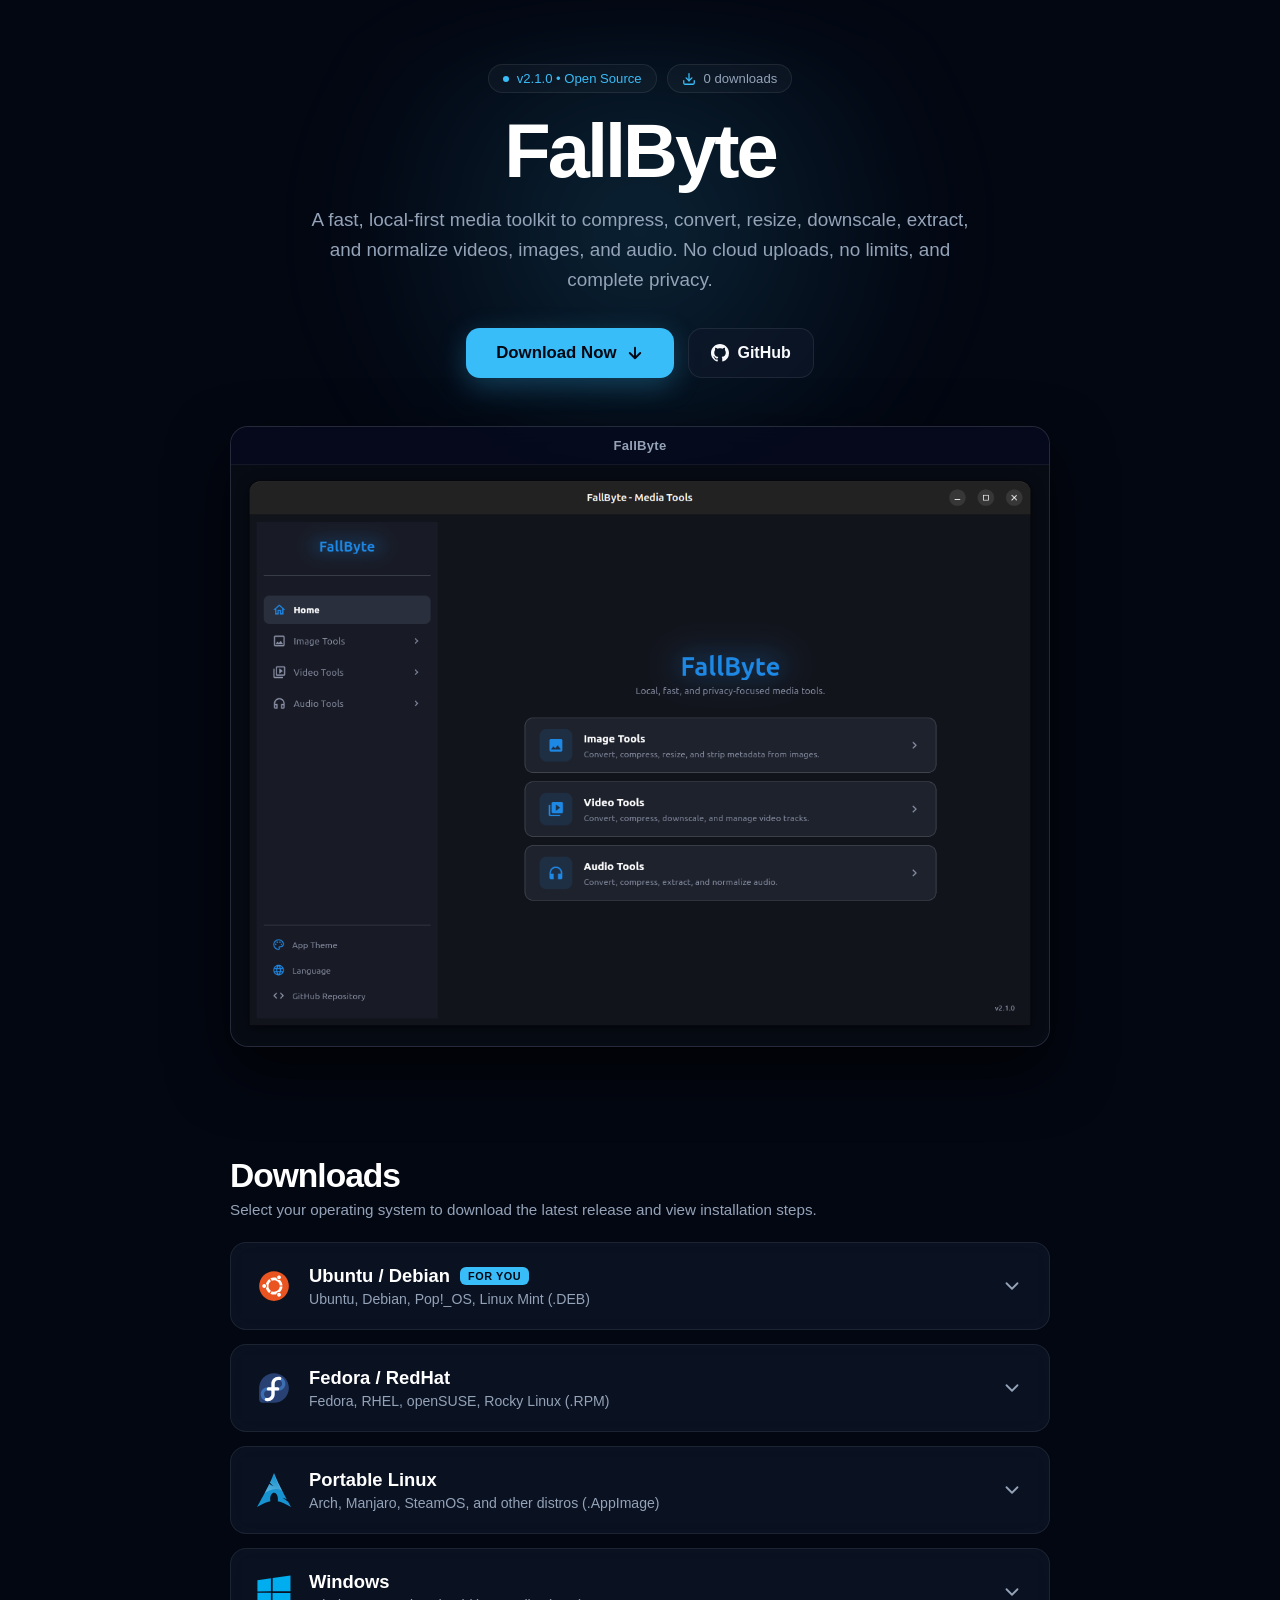
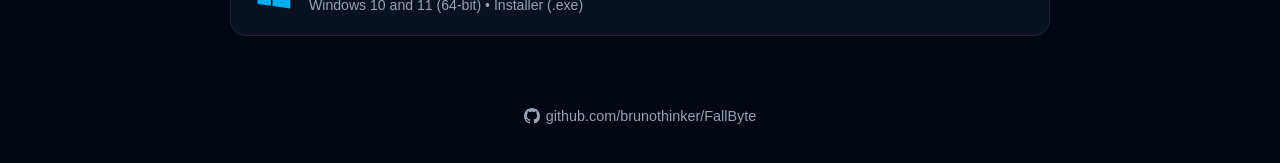
==== index.html @ fc016b4a "fix(windows): link directly to Smart App Control settings URI" ====
<!DOCTYPE html>
<html lang="en">

<head>
  <meta charset="UTF-8" />
  <meta name="viewport" content="width=device-width, initial-scale=1.0" />
  <meta name="google-site-verification" content="ux4cEweDDgFaUFNQrOLZQh3iyJO9J_0h0diqt1ry4vE" />
  <title>FallByte</title>
  <link rel="icon" type="image/png" href="icons/fallbyte_logo.png" />
  <link rel="apple-touch-icon" href="icons/fallbyte_logo.png" />
  <meta name="description"
    content="Compress, convert, resize, downscale, extract, and normalize videos, images, and audio locally on Windows and Linux with complete privacy." />
  <link rel="stylesheet" href="css/style.css" />
</head>

<body>
  <div class="ambient-glow" aria-hidden="true"></div>

  <!-- HERO SECTION: OVERVIEW + DOWNLOAD CTA + APP SHOWCASE -->
  <header class="hero-section">
    <div class="hero-content">
      <div class="hero-pills">
        <div class="badge">
          <span class="badge-dot"></span>
          <span id="version-badge">v2.1.0 &bull; Open Source</span>
        </div>

        <div class="badge badge-metric" id="downloads-badge" hidden
          title="Total GitHub release downloads for this version">
          <svg viewBox="0 0 24 24" fill="none" stroke="currentColor" stroke-width="2.2" stroke-linecap="round"
            stroke-linejoin="round" aria-hidden="true">
            <path d="M21 15v4a2 2 0 0 1-2 2H5a2 2 0 0 1-2-2v-4" />
            <polyline points="7 10 12 15 17 10" />
            <line x1="12" y1="15" x2="12" y2="3" />
          </svg>
          <span id="version-downloads-count">0 downloads</span>
        </div>
      </div>

      <h1>FallByte</h1>
      <p class="subtitle">
        A fast, local-first media toolkit to compress, convert, resize, downscale, extract, and normalize videos,
        images, and audio. No cloud uploads, no limits, and complete privacy.
      </p>

      <div class="hero-actions">
        <a href="#downloads" class="cta-primary">
          <span>Download Now</span>
          <svg viewBox="0 0 24 24" fill="none" stroke="currentColor" stroke-width="2.5" stroke-linecap="round"
            stroke-linejoin="round">
            <path d="M12 5v14M19 12l-7 7-7-7" />
          </svg>
        </a>

        <a href="https://github.com/brunothinker/FallByte" target="_blank" rel="noopener noreferrer"
          class="cta-secondary">
          <svg viewBox="0 0 24 24" xmlns="http://www.w3.org/2000/svg">
            <path
              d="M12 0C5.37 0 0 5.37 0 12c0 5.31 3.435 9.795 8.205 11.385.6.105.825-.255.825-.57 0-.285-.015-1.23-.015-2.235-3.015.555-3.795-.735-4.035-1.41-.135-.345-.72-1.41-1.23-1.695-.42-.225-1.02-.78-.015-.795.945-.015 1.62.87 1.845 1.23 1.08 1.815 2.805 1.305 3.495.99.105-.78.42-1.305.765-1.605-2.67-.3-5.46-1.335-5.46-5.925 0-1.305.465-2.385 1.23-3.225-.12-.3-.54-1.53.12-3.18 0 0 1.005-.315 3.3 1.23.96-.27 1.98-.405 3-.405s2.04.135 3 .405c2.295-1.56 3.3-1.23 3.3-1.23.66 1.65.24 2.88.12 3.18.765.84 1.23 1.905 1.23 3.225 0 4.605-2.805 5.625-5.475 5.925.435.375.81 1.095.81 2.22 0 1.605-.015 2.895-.015 3.3 0 .315.225.69.825.57A12.02 12.02 0 0024 12c0-6.63-5.37-12-12-12z" />
          </svg>
          <span>GitHub</span>
          <span class="star-pill" id="github-stars" hidden></span>
        </a>
      </div>
    </div>

    <!-- App Screenshot Showcase (Clean Header) -->
    <div class="showcase-wrapper">
      <div class="showcase-frame">
        <div class="window-bar window-bar-minimal">
          <span class="window-title">FallByte</span>
        </div>

        <div class="screenshot-container" id="screenshot-container">
          <img id="app-screenshot" src="" alt="FallByte Interface" />
          <div class="screenshot-placeholder" id="screenshot-placeholder">
            <span>Add your screenshot to <code>screenshots/preview.png</code></span>
          </div>
        </div>
      </div>

      <!-- Thumbnails if multiple screenshots are configured in config.js -->
      <div class="screenshot-thumbs" id="screenshot-thumbs"></div>
    </div>
  </header>

  <!-- DOWNLOADS SECTION (ACCORDION) -->
  <main id="downloads" class="downloads-section">
    <div class="section-header">
      <h2>Downloads</h2>
      <p>Select your operating system to download the latest release and view installation steps.</p>
    </div>

    <div class="accordion-list">
      <!-- ITEM 1: UBUNTU / DEBIAN (.DEB) -->
      <div class="accordion-item" data-os="debian">
        <button class="accordion-header" type="button" aria-expanded="false">
          <div class="os-info">
            <img class="os-icon" data-icon="ubuntu" src="" alt="Ubuntu / Debian" />
            <div class="os-text">
              <div class="os-title-row">
                <span class="os-title">Ubuntu / Debian</span>
                <span class="recommended-tag" hidden>FOR YOU</span>
              </div>
              <span class="os-desc">Ubuntu, Debian, Pop!_OS, Linux Mint (.DEB)</span>
            </div>
          </div>
          <svg class="chevron" viewBox="0 0 24 24" fill="none" stroke="currentColor" stroke-width="2"
            stroke-linecap="round" stroke-linejoin="round">
            <polyline points="6 9 12 15 18 9"></polyline>
          </svg>
        </button>

        <div class="accordion-body">
          <div class="accordion-content">
            <a id="btn-deb" href="#" class="real-download-btn">
              <svg viewBox="0 0 24 24" fill="none" stroke="currentColor" stroke-width="2.5" stroke-linecap="round"
                stroke-linejoin="round">
                <path d="M21 15v4a2 2 0 0 1-2 2H5a2 2 0 0 1-2-2v-4" />
                <polyline points="7 10 12 15 17 10" />
                <line x1="12" y1="15" x2="12" y2="3" />
              </svg>
              <span id="label-deb">Download (.deb) package</span>
            </a>

            <div class="tutorial-slot">
              <div class="install-guide">
                <div class="guide-grid">
                  <div class="guide-block">
                    <h4>Option 1: Graphical Software Center</h4>
                    <ol>
                      <li>Download the <code>.deb</code> package using the button above.</li>
                      <li>Open your file manager, navigate to <strong>Downloads</strong>, and double-click <code
                          data-filename="deb">fallbyte_2.1.0_amd64.deb</code>.</li>
                      <li>Your system's Software Center (App Center / GDebi) will open automatically &mdash; click
                        <strong>Install</strong> and enter your password.
                      </li>
                    </ol>
                  </div>

                  <div class="guide-block">
                    <h4>Option 2: Terminal (Download &amp; Install)</h4>
                    <div class="code-box">
                      <button type="button" class="copy-btn" data-copy-target="cmd-deb">Copy</button>
                      <pre><code id="cmd-deb">sudo apt update &amp;&amp; sudo apt install -y curl
curl -fL https://github.com/brunothinker/FallByte/releases/download/v2.1.0/fallbyte_2.1.0_amd64.deb -o /tmp/fallbyte_2.1.0_amd64.deb
sudo apt install -y /tmp/fallbyte_2.1.0_amd64.deb &amp;&amp; rm -f /tmp/fallbyte_2.1.0_amd64.deb</code></pre>
                    </div>
                  </div>
                </div>
              </div>
            </div>
          </div>
        </div>
      </div>

      <!-- ITEM 2: FEDORA / REDHAT (.RPM) -->
      <div class="accordion-item" data-os="fedora">
        <button class="accordion-header" type="button" aria-expanded="false">
          <div class="os-info">
            <img class="os-icon" data-icon="fedora" src="" alt="Fedora / RedHat" />
            <div class="os-text">
              <div class="os-title-row">
                <span class="os-title">Fedora / RedHat</span>
                <span class="recommended-tag" hidden>FOR YOU</span>
              </div>
              <span class="os-desc">Fedora, RHEL, openSUSE, Rocky Linux (.RPM)</span>
            </div>
          </div>
          <svg class="chevron" viewBox="0 0 24 24" fill="none" stroke="currentColor" stroke-width="2"
            stroke-linecap="round" stroke-linejoin="round">
            <polyline points="6 9 12 15 18 9"></polyline>
          </svg>
        </button>

        <div class="accordion-body">
          <div class="accordion-content">
            <a id="btn-rpm" href="#" class="real-download-btn">
              <svg viewBox="0 0 24 24" fill="none" stroke="currentColor" stroke-width="2.5" stroke-linecap="round"
                stroke-linejoin="round">
                <path d="M21 15v4a2 2 0 0 1-2 2H5a2 2 0 0 1-2-2v-4" />
                <polyline points="7 10 12 15 17 10" />
                <line x1="12" y1="15" x2="12" y2="3" />
              </svg>
              <span id="label-rpm">Download (.rpm) package</span>
            </a>

            <div class="tutorial-slot">
              <div class="install-guide">
                <div class="guide-grid">
                  <div class="guide-block">
                    <h4>Option 1: Graphical Software Center</h4>
                    <ol>
                      <li>Download the <code>.rpm</code> package using the button above.</li>
                      <li>Open <strong>Files</strong>, go to <strong>Downloads</strong>, and double-click <code
                          data-filename="rpm">fallbyte_2.1.0_x86_64.rpm</code>.</li>
                      <li>GNOME Software / KDE Discover will open the package page &mdash; click
                        <strong>Install</strong> to complete setup.
                      </li>
                    </ol>
                  </div>

                  <div class="guide-block">
                    <h4>Option 2: Terminal (Download &amp; Install)</h4>
                    <div class="code-box">
                      <button type="button" class="copy-btn" data-copy-target="cmd-rpm">Copy</button>
                      <pre><code id="cmd-rpm">sudo dnf check-update; sudo dnf install -y curl
curl -fL https://github.com/brunothinker/FallByte/releases/download/v2.1.0/fallbyte_2.1.0_x86_64.rpm -o /tmp/fallbyte_2.1.0_x86_64.rpm
sudo dnf install -y /tmp/fallbyte_2.1.0_x86_64.rpm &amp;&amp; rm -f /tmp/fallbyte_2.1.0_x86_64.rpm</code></pre>
                    </div>
                  </div>
                </div>
              </div>
            </div>
          </div>
        </div>
      </div>

      <!-- ITEM 3: PORTABLE LINUX (.APPIMAGE) -->
      <div class="accordion-item" data-os="appimage">
        <button class="accordion-header" type="button" aria-expanded="false">
          <div class="os-info">
            <img class="os-icon" data-icon="arch" src="" alt="Portable Linux" />
            <div class="os-text">
              <div class="os-title-row">
                <span class="os-title">Portable Linux</span>
                <span class="recommended-tag" hidden>FOR YOU</span>
              </div>
              <span class="os-desc">Arch, Manjaro, SteamOS, and other distros (.AppImage)</span>
            </div>
          </div>
          <svg class="chevron" viewBox="0 0 24 24" fill="none" stroke="currentColor" stroke-width="2"
            stroke-linecap="round" stroke-linejoin="round">
            <polyline points="6 9 12 15 18 9"></polyline>
          </svg>
        </button>

        <div class="accordion-body">
          <div class="accordion-content">
            <a id="btn-appimage" href="#" class="real-download-btn">
              <svg viewBox="0 0 24 24" fill="none" stroke="currentColor" stroke-width="2.5" stroke-linecap="round"
                stroke-linejoin="round">
                <path d="M21 15v4a2 2 0 0 1-2 2H5a2 2 0 0 1-2-2v-4" />
                <polyline points="7 10 12 15 17 10" />
                <line x1="12" y1="15" x2="12" y2="3" />
              </svg>
              <span id="label-appimage">Download (.AppImage) binary</span>
            </a>

            <div class="tutorial-slot">
              <div class="install-guide">
                <div class="guide-grid">
                  <div class="guide-block">
                    <h4>Option 1: File Manager (No Installation Needed)</h4>
                    <ol>
                      <li>Download <code data-filename="appimage">fallbyte_2.1.0_x86_64.AppImage</code>.</li>
                      <li>Right-click the file &rarr; <strong>Properties</strong> &rarr; <strong>Permissions</strong>
                        and enable <em>Allow executing file as program</em>.</li>
                      <li>Double-click the AppImage file to run FallByte immediately.</li>
                    </ol>
                  </div>

                  <div class="guide-block">
                    <h4>Option 2: Terminal (Download &amp; Run)</h4>
                    <div class="code-box">
                      <button type="button" class="copy-btn" data-copy-target="cmd-appimage">Copy</button>
                      <pre><code id="cmd-appimage"># Make sure curl is installed (e.g., sudo pacman -Syu --needed curl)
curl -fLO https://github.com/brunothinker/FallByte/releases/download/v2.1.0/fallbyte_2.1.0_x86_64.AppImage
chmod +x fallbyte_2.1.0_x86_64.AppImage
./fallbyte_2.1.0_x86_64.AppImage</code></pre>
                    </div>
                  </div>
                </div>
              </div>
            </div>
          </div>
        </div>
      </div>

      <!-- ITEM 4: WINDOWS -->
      <div class="accordion-item" data-os="windows">
        <button class="accordion-header" type="button" aria-expanded="false">
          <div class="os-info">
            <img class="os-icon" data-icon="windows" src="" alt="Windows" />
            <div class="os-text">
              <div class="os-title-row">
                <span class="os-title">Windows</span>
                <span class="recommended-tag" hidden>FOR YOU</span>
              </div>
              <span class="os-desc">Windows 10 and 11 (64-bit) &bull; Installer (.exe)</span>
            </div>
          </div>
          <svg class="chevron" viewBox="0 0 24 24" fill="none" stroke="currentColor" stroke-width="2"
            stroke-linecap="round" stroke-linejoin="round">
            <polyline points="6 9 12 15 18 9"></polyline>
          </svg>
        </button>

        <div class="accordion-body">
          <div class="accordion-content">
            <a id="btn-windows" href="#" class="real-download-btn">
              <svg viewBox="0 0 24 24" fill="none" stroke="currentColor" stroke-width="2.5" stroke-linecap="round"
                stroke-linejoin="round">
                <path d="M21 15v4a2 2 0 0 1-2 2H5a2 2 0 0 1-2-2v-4" />
                <polyline points="7 10 12 15 17 10" />
                <line x1="12" y1="15" x2="12" y2="3" />
              </svg>
              <span id="label-windows">Download for Windows</span>
            </a>

            <div class="tutorial-slot">
              <div class="install-guide">
                <div class="guide-block">
                  <h4>Quick Installation</h4>
                  <ol>
                    <li>Download and double-click <code data-filename="windows">fallbyte_2.1.0_x64_installer.exe</code>
                      to launch the setup wizard.</li>
                    <li>Follow the on-screen prompts to finish installing FallByte.</li>
                  </ol>
                </div>

                <div class="smartscreen-notice">
                  <strong>Windows Smart App Control &amp; SmartScreen Notice</strong>
                  <p>
                    Because FallByte is a free, independent open-source project without a paid commercial EV
                    Code-Signing certificate, Windows 11's <strong>Smart App Control</strong> may block the installer
                    from running (or SmartScreen may show <em>"Windows protected your PC"</em>).
                  </p>
                  <p>
                    To proceed: if SmartScreen appears, click <strong>More info</strong> &rarr; <strong>Run
                      anyway</strong>. If <strong>Smart App Control</strong> blocks it on Windows 11, open <strong>Smart App Control
                      settings</strong> using the shortcut below and switch it to <strong>Off</strong>.
                  </p>
                  <div style="margin-top: 12px;">
                    <a href="windowsdefender://smartapp/" class="cta-secondary"
                      style="padding: 9px 14px; border-radius: 10px; font-size: 0.85rem;">
                      <svg width="15" height="15" viewBox="0 0 24 24" fill="none" stroke="currentColor"
                        stroke-width="2.2" stroke-linecap="round" stroke-linejoin="round" aria-hidden="true">
                        <path d="M12 22s8-4 8-10V5l-8-3-8 3v7c0 6 8 10 8 10z" />
                      </svg>
                      <span>Open Smart App Control Settings</span>
                    </a>
                  </div>
                </div>
              </div>
            </div>
          </div>
        </div>
      </div>
    </div>
  </main>

  <footer>
    <a href="https://github.com/brunothinker/FallByte" target="_blank" rel="noopener noreferrer">
      <svg viewBox="0 0 24 24" xmlns="http://www.w3.org/2000/svg">
        <path
          d="M12 0C5.37 0 0 5.37 0 12c0 5.31 3.435 9.795 8.205 11.385.6.105.825-.255.825-.57 0-.285-.015-1.23-.015-2.235-3.015.555-3.795-.735-4.035-1.41-.135-.345-.72-1.41-1.23-1.695-.42-.225-1.02-.78-.015-.795.945-.015 1.62.87 1.845 1.23 1.08 1.815 2.805 1.305 3.495.99.105-.78.42-1.305.765-1.605-2.67-.3-5.46-1.335-5.46-5.925 0-1.305.465-2.385 1.23-3.225-.12-.3-.54-1.53.12-3.18 0 0 1.005-.315 3.3 1.23.96-.27 1.98-.405 3-.405s2.04.135 3 .405c2.295-1.56 3.3-1.23 3.3-1.23.66 1.65.24 2.88.12 3.18.765.84 1.23 1.905 1.23 3.225 0 4.605-2.805 5.625-5.475 5.925.435.375.81 1.095.81 2.22 0 1.605-.015 2.895-.015 3.3 0 .315.225.69.825.57A12.02 12.02 0 0024 12c0-6.63-5.37-12-12-12z" />
      </svg>
      github.com/brunothinker/FallByte
    </a>
  </footer>

  <script src="js/config.js"></script>
  <script src="js/main.js"></script>

</body>

</html>
---- css/style.css ----
:root {
  --bg-color: #030712;
  --text-main: #f8fafc;
  --text-muted: #94a3b8;
  --accent: #38bdf8;
  --accent-hover: #0ea5e9;

  --card-bg: rgba(15, 23, 42, 0.65);
  --card-border: rgba(255, 255, 255, 0.08);
  --card-hover-bg: rgba(30, 41, 59, 0.85);
  --card-hover-border: rgba(255, 255, 255, 0.2);

  /* Shared container width so showcase, downloads, and community match identically */
  --content-width: 820px;
}

* {
  margin: 0;
  padding: 0;
  box-sizing: border-box;
}

html {
  scroll-behavior: smooth;
  background-color: var(--bg-color);
}

body {
  font-family: -apple-system, BlinkMacSystemFont, "Segoe UI", Roboto, Helvetica, Arial, sans-serif;
  background-color: var(--bg-color);
  color: var(--text-main);
  display: flex;
  flex-direction: column;
  align-items: center;
  min-height: 100vh;
  padding: 0 24px 36px 24px;
  position: relative;
  overflow-x: hidden;
}

/* Seamless ambient background glow */
.ambient-glow {
  position: absolute;
  top: 40px;
  left: 50%;
  transform: translateX(-50%);
  width: 760px;
  height: 420px;
  background: radial-gradient(circle at 50% 45%,
      rgba(56, 189, 248, 0.16) 0%,
      rgba(56, 189, 248, 0.07) 35%,
      rgba(56, 189, 248, 0.02) 60%,
      rgba(3, 7, 18, 0) 75%);
  filter: blur(40px);
  pointer-events: none;
  z-index: 0;
}

/* =========================================================
   SECTION 1: HERO + SHOWCASE
   ========================================================= */
.hero-section {
  width: 100%;
  max-width: var(--content-width);
  display: flex;
  flex-direction: column;
  align-items: center;
  text-align: center;
  padding-top: 64px;
  padding-bottom: 48px;
  z-index: 1;
}

.hero-content {
  display: flex;
  flex-direction: column;
  align-items: center;
  max-width: 660px;
  margin-bottom: 3rem;
}

.hero-pills {
  display: flex;
  align-items: center;
  justify-content: center;
  gap: 10px;
  flex-wrap: wrap;
  margin-bottom: 1.25rem;
}

.badge {
  display: inline-flex;
  align-items: center;
  gap: 8px;
  padding: 6px 14px;
  background: rgba(255, 255, 255, 0.03);
  border: 1px solid rgba(255, 255, 255, 0.08);
  border-radius: 99px;
  font-size: 0.82rem;
  color: var(--accent);
}

.badge-metric {
  color: var(--text-muted);
}

.badge-metric svg {
  width: 14px;
  height: 14px;
  color: var(--accent);
}

.badge-dot {
  width: 6px;
  height: 6px;
  background-color: var(--accent);
  border-radius: 50%;
}

h1 {
  font-size: 4.75rem;
  font-weight: 800;
  letter-spacing: -0.04em;
  margin-bottom: 1rem;
  color: #ffffff;
  line-height: 1;
}

p.subtitle {
  font-size: 1.18rem;
  color: var(--text-muted);
  font-weight: 400;
  line-height: 1.6;
  margin-bottom: 2rem;
}

/* Primary Action Buttons */
.hero-actions {
  display: flex;
  align-items: center;
  justify-content: center;
  gap: 14px;
  flex-wrap: wrap;
}

.cta-primary {
  display: inline-flex;
  align-items: center;
  gap: 10px;
  padding: 15px 30px;
  border-radius: 14px;
  background: var(--accent);
  color: #030712;
  font-size: 1.05rem;
  font-weight: 700;
  text-decoration: none;
  box-shadow: 0 8px 28px rgba(56, 189, 248, 0.28);
  transition: all 0.2s cubic-bezier(0.4, 0, 0.2, 1);
}

.cta-primary:hover {
  background: #7dd3fc;
  transform: translateY(-2px);
  box-shadow: 0 12px 34px rgba(56, 189, 248, 0.4);
}

.cta-primary svg {
  width: 18px;
  height: 18px;
}

.cta-secondary {
  display: inline-flex;
  align-items: center;
  gap: 8px;
  padding: 15px 22px;
  border-radius: 14px;
  background: var(--card-bg);
  border: 1px solid var(--card-border);
  color: var(--text-main);
  font-size: 1rem;
  font-weight: 600;
  text-decoration: none;
  transition: all 0.2s ease;
}

.cta-secondary:hover {
  background: var(--card-hover-bg);
  border-color: var(--card-hover-border);
  transform: translateY(-2px);
}

.cta-secondary svg {
  width: 18px;
  height: 18px;
  fill: currentColor;
}

.star-pill {
  padding: 2px 8px;
  border-radius: 99px;
  background: rgba(56, 189, 248, 0.14);
  color: var(--accent);
  font-size: 0.8rem;
  font-weight: 700;
}

/* Screenshot Showcase */
.showcase-wrapper {
  width: 100%;
  display: flex;
  flex-direction: column;
  align-items: center;
  gap: 14px;
}

.showcase-frame {
  width: 100%;
  background: rgba(15, 23, 42, 0.75);
  border: 1px solid rgba(255, 255, 255, 0.1);
  border-radius: 18px;
  overflow: hidden;
  box-shadow: 0 24px 60px rgba(0, 0, 0, 0.75);
  backdrop-filter: blur(12px);
}

.window-bar {
  display: flex;
  align-items: center;
  justify-content: center;
  padding: 11px 16px;
  background: rgba(2, 6, 23, 0.65);
  border-bottom: 1px solid rgba(255, 255, 255, 0.06);
}

.window-title {
  font-size: 0.82rem;
  color: #94a3b8;
  font-weight: 600;
  letter-spacing: 0.02em;
}

.screenshot-container {
  position: relative;
  width: 100%;
  min-height: 360px;
  display: flex;
  align-items: center;
  justify-content: center;
  background: #070b14;
}

.screenshot-container img {
  width: 100%;
  height: auto;
  display: block;
}

.screenshot-placeholder {
  padding: 60px 24px;
  color: #64748b;
  font-size: 0.95rem;
}

.screenshot-placeholder code {
  color: var(--accent);
  background: rgba(56, 189, 248, 0.1);
  padding: 3px 8px;
  border-radius: 6px;
}

.screenshot-thumbs {
  display: flex;
  gap: 10px;
  justify-content: center;
  flex-wrap: wrap;
}

.thumb-btn {
  padding: 6px 14px;
  border-radius: 99px;
  border: 1px solid var(--card-border);
  background: var(--card-bg);
  color: var(--text-muted);
  font-size: 0.82rem;
  font-weight: 600;
  cursor: pointer;
  transition: all 0.2s ease;
}

.thumb-btn:hover {
  color: #ffffff;
  border-color: var(--card-hover-border);
}

.thumb-btn.active {
  background: rgba(56, 189, 248, 0.15);
  border-color: rgba(56, 189, 248, 0.4);
  color: var(--accent);
}

/* =========================================================
   SECTION 2: DOWNLOADS (ACCORDION - MATCHED TO SHOWCASE WIDTH)
   ========================================================= */
.downloads-section {
  width: 100%;
  max-width: var(--content-width);
  padding-top: 48px;
  padding-bottom: 32px;
  z-index: 1;
}

.section-header {
  text-align: left;
  margin-bottom: 1.5rem;
}

.section-header h2 {
  font-size: 2.1rem;
  font-weight: 800;
  letter-spacing: -0.03em;
  color: #ffffff;
  margin-bottom: 0.35rem;
}

.section-header p {
  font-size: 0.95rem;
  color: var(--text-muted);
}

.accordion-list {
  display: flex;
  flex-direction: column;
  gap: 14px;
}

.accordion-item {
  background: var(--card-bg);
  border: 1px solid var(--card-border);
  border-radius: 16px;
  backdrop-filter: blur(12px);
  overflow: hidden;
  transition: border-color 0.2s ease, background 0.2s ease;
}

.accordion-item:hover {
  border-color: var(--card-hover-border);
}

.accordion-item.open {
  background: rgba(15, 23, 42, 0.9);
  border-color: rgba(56, 189, 248, 0.3);
}

.accordion-header {
  width: 100%;
  display: flex;
  align-items: center;
  justify-content: space-between;
  padding: 22px 26px;
  background: transparent;
  border: none;
  color: #ffffff;
  cursor: pointer;
  text-align: left;
}

.os-info {
  display: flex;
  align-items: center;
  gap: 18px;
}

.os-icon {
  width: 34px;
  height: 34px;
  object-fit: contain;
  flex-shrink: 0;
}

.os-text {
  display: flex;
  flex-direction: column;
  gap: 4px;
}

.os-title-row {
  display: flex;
  align-items: center;
  gap: 10px;
}

.os-title {
  font-size: 1.15rem;
  font-weight: 700;
  color: #ffffff;
}

.recommended-tag {
  font-size: 0.68rem;
  font-weight: 800;
  letter-spacing: 0.05em;
  padding: 3px 8px;
  border-radius: 6px;
  background: var(--accent);
  color: #030712;
}

.os-desc {
  font-size: 0.88rem;
  color: var(--text-muted);
}

.chevron {
  width: 22px;
  height: 22px;
  color: var(--text-muted);
  transition: transform 0.25s ease;
  flex-shrink: 0;
}

.accordion-item.open .chevron {
  transform: rotate(180deg);
  color: var(--accent);
}

/* Expandable Drawer Content */
.accordion-body {
  display: grid;
  grid-template-rows: 0fr;
  transition: grid-template-rows 0.25s ease;
}

.accordion-item.open .accordion-body {
  grid-template-rows: 1fr;
}

.accordion-content {
  overflow: hidden;
  padding: 0 26px;
}

.accordion-item.open .accordion-content {
  padding-bottom: 24px;
  border-top: 1px solid rgba(255, 255, 255, 0.06);
  padding-top: 20px;
}

.real-download-btn {
  display: inline-flex;
  align-items: center;
  gap: 10px;
  padding: 13px 22px;
  border-radius: 12px;
  background: var(--accent);
  color: #030712;
  font-size: 0.98rem;
  font-weight: 700;
  text-decoration: none;
  transition: all 0.2s ease;
}

.real-download-btn:hover {
  background: #7dd3fc;
  transform: translateY(-1px);
}

.real-download-btn svg {
  width: 18px;
  height: 18px;
  flex-shrink: 0;
}

/* Installation Guides inside Tutorial Slot */
.tutorial-slot {
  margin-top: 20px;
}

.install-guide {
  display: flex;
  flex-direction: column;
  gap: 16px;
  padding-top: 18px;
  border-top: 1px solid rgba(255, 255, 255, 0.06);
}

.guide-grid {
  display: grid;
  grid-template-columns: 1fr;
  gap: 18px;
}

.guide-block h4 {
  font-size: 0.92rem;
  font-weight: 700;
  color: #e2e8f0;
  margin-bottom: 8px;
}

.guide-block ol {
  padding-left: 20px;
  display: flex;
  flex-direction: column;
  gap: 6px;
  color: var(--text-muted);
  font-size: 0.88rem;
  line-height: 1.55;
}

.guide-block code {
  color: var(--accent);
  background: rgba(56, 189, 248, 0.1);
  padding: 2px 6px;
  border-radius: 5px;
  font-family: ui-monospace, SFMono-Regular, Menlo, Monaco, Consolas, monospace;
  font-size: 0.83rem;
}

.smartscreen-notice {
  background: rgba(245, 158, 11, 0.08);
  border: 1px solid rgba(245, 158, 11, 0.25);
  border-radius: 12px;
  padding: 14px 16px;
  display: flex;
  flex-direction: column;
  gap: 6px;
}

.smartscreen-notice strong {
  color: #fbbf24;
  font-size: 0.9rem;
}

.smartscreen-notice p {
  color: #cbd5e1;
  font-size: 0.86rem;
  line-height: 1.55;
}

.code-box {
  position: relative;
  background: #020617;
  border: 1px solid rgba(255, 255, 255, 0.08);
  border-radius: 10px;
  padding: 14px 16px;
}

.code-box pre {
  overflow-x: auto;
  padding-right: 54px;
}

.code-box code {
  background: transparent;
  padding: 0;
  color: #e2e8f0;
  font-size: 0.82rem;
  line-height: 1.6;
}

.copy-btn {
  position: absolute;
  top: 10px;
  right: 10px;
  padding: 4px 10px;
  border-radius: 6px;
  border: 1px solid rgba(255, 255, 255, 0.12);
  background: rgba(15, 23, 42, 0.9);
  color: var(--text-muted);
  font-size: 0.75rem;
  font-weight: 600;
  cursor: pointer;
  transition: all 0.15s ease;
}

.copy-btn:hover {
  color: #ffffff;
  border-color: var(--accent);
}

/* =========================================================
   SECTION 3: COMMUNITY & FEEDBACK
   ========================================================= */
.community-section {
  width: 100%;
  max-width: var(--content-width);
  padding-top: 36px;
  padding-bottom: 24px;
  z-index: 1;
}

.community-header {
  display: flex;
  align-items: flex-start;
  justify-content: space-between;
  gap: 16px;
  flex-wrap: wrap;
}

.star-cta-btn {
  display: inline-flex;
  align-items: center;
  gap: 8px;
  padding: 10px 16px;
  border-radius: 12px;
  background: var(--card-bg);
  border: 1px solid var(--card-border);
  color: #f8fafc;
  font-size: 0.9rem;
  font-weight: 600;
  text-decoration: none;
  transition: all 0.2s ease;
}

.star-cta-btn:hover {
  background: var(--card-hover-bg);
  border-color: rgba(250, 204, 21, 0.45);
  transform: translateY(-1px);
}

.star-cta-btn svg {
  width: 16px;
  height: 16px;
  color: #facc15;
}

.giscus-wrapper {
  background: var(--card-bg);
  border: 1px solid var(--card-border);
  border-radius: 16px;
  padding: 20px;
  backdrop-filter: blur(12px);
}

/* =========================================================
   FOOTER
   ========================================================= */
footer {
  z-index: 1;
  margin-top: 2.5rem;
  font-size: 0.9rem;
  color: #64748b;
}

footer a {
  color: #94a3b8;
  text-decoration: none;
  display: inline-flex;
  align-items: center;
  gap: 6px;
  transition: color 0.2s ease;
  font-weight: 500;
}

footer a:hover {
  color: #f8fafc;
}

footer svg {
  width: 16px;
  height: 16px;
  fill: currentColor;
}

@media (max-width: 600px) {
  .hero-section {
    padding-top: 40px;
  }

  h1 {
    font-size: 3.4rem;
  }

  .screenshot-container {
    min-height: 220px;
  }

  .accordion-header {
    padding: 18px;
  }

  .accordion-content {
    padding: 0 18px;
  }
}
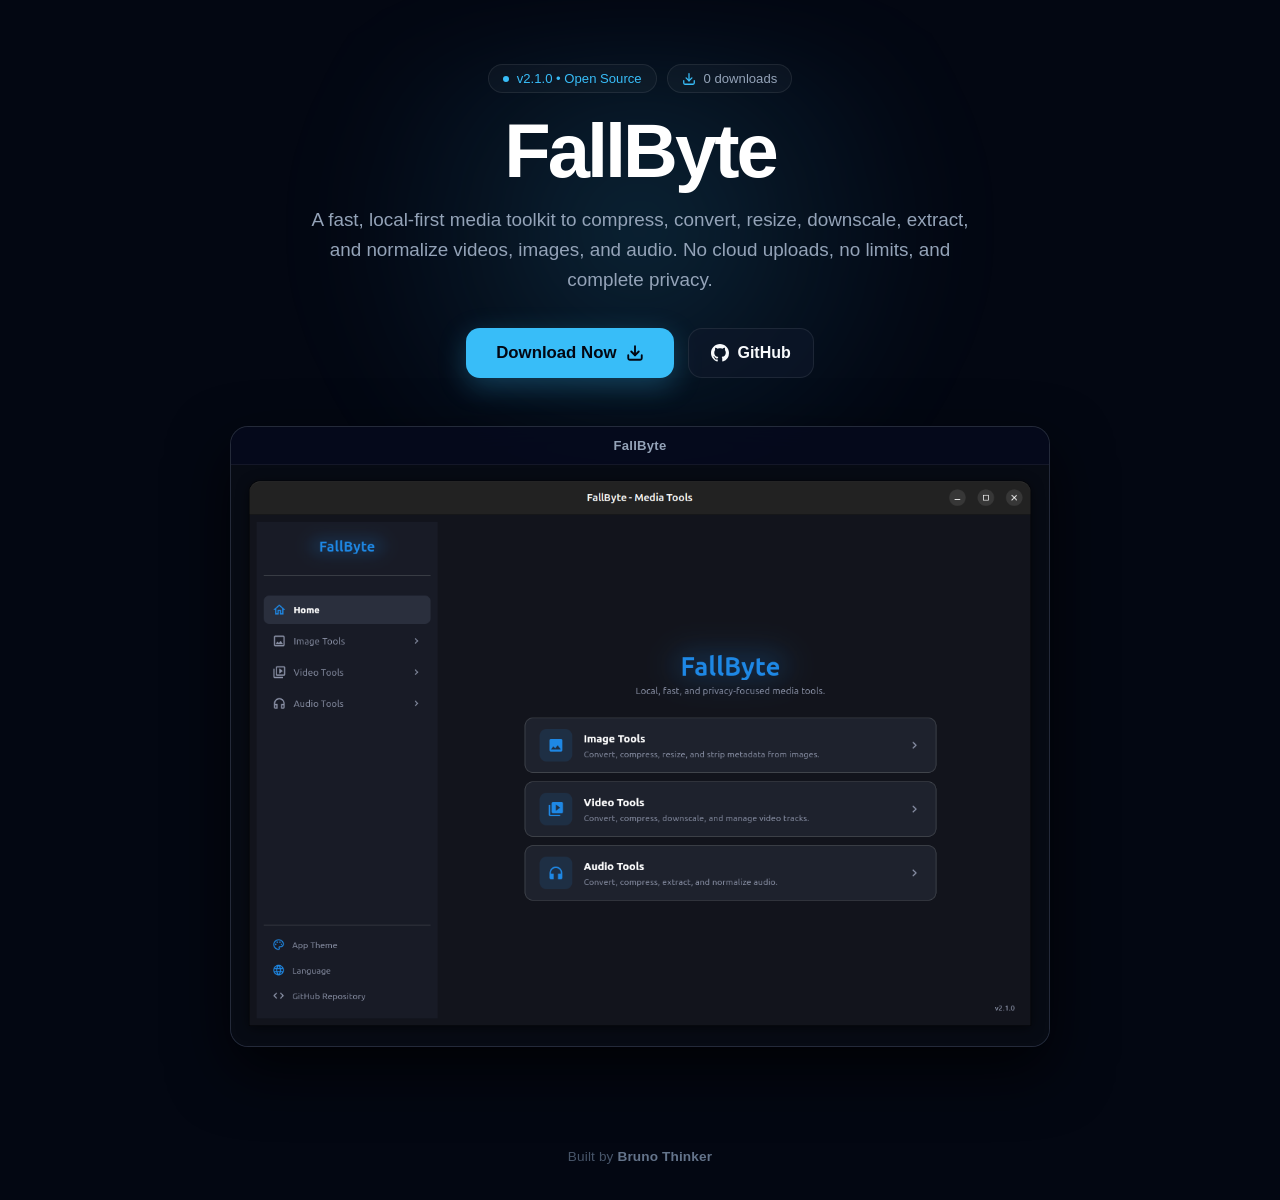
==== commit dbe6da64: "feat(site): move downloads to dedicated /downloads/ page" ====
--- a/index.html
+++ b/index.html
@@ -4,12 +4,63 @@
 <head>
   <meta charset="UTF-8" />
   <meta name="viewport" content="width=device-width, initial-scale=1.0" />
-  <meta name="google-site-verification" content="ux4cEweDDgFaUFNQrOLZQh3iyJO9J_0h0diqt1ry4vE" />
+  <meta name="google-site-verification" content="MzTMU45p1NK0LX6vi6YX3gcwnoAu3yfcHVMovFke7rE" />
   <title>FallByte</title>
   <link rel="icon" type="image/png" href="icons/fallbyte_logo.png" />
   <link rel="apple-touch-icon" href="icons/fallbyte_logo.png" />
+  <link rel="canonical" href="https://fallbyte.brunothinker.workers.dev/" />
   <meta name="description"
     content="Compress, convert, resize, downscale, extract, and normalize videos, images, and audio locally on Windows and Linux with complete privacy." />
+
+  <!-- Open Graph / Social Preview -->
+  <meta property="og:type" content="website" />
+  <meta property="og:site_name" content="FallByte" />
+  <meta property="og:title" content="FallByte — Fast, Local-First Media Toolkit" />
+  <meta property="og:description"
+    content="Compress, convert, resize, downscale, extract, and normalize videos, images, and audio offline on Windows and Linux." />
+  <meta property="og:url" content="https://fallbyte.brunothinker.workers.dev/" />
+  <meta property="og:image" content="https://fallbyte.brunothinker.workers.dev/screenshots/preview.png" />
+
+  <!-- Twitter Card -->
+  <meta name="twitter:card" content="summary_large_image" />
+  <meta name="twitter:title" content="FallByte — Fast, Local-First Media Toolkit" />
+  <meta name="twitter:description"
+    content="Compress, convert, resize, downscale, extract, and normalize videos, images, and audio offline on Windows and Linux." />
+  <meta name="twitter:image" content="https://fallbyte.brunothinker.workers.dev/screenshots/preview.png" />
+
+  <!-- Structured Data (WebSite + SoftwareApplication) -->
+  <script id="schema-software" type="application/ld+json">
+  {
+    "@context": "https://schema.org",
+    "@graph": [
+      {
+        "@type": "WebSite",
+        "name": "FallByte",
+        "url": "https://fallbyte.brunothinker.workers.dev/"
+      },
+      {
+        "@type": "SoftwareApplication",
+        "name": "FallByte",
+        "operatingSystem": "Windows, Linux",
+        "applicationCategory": "MultimediaApplication",
+        "description": "A fast, local-first media toolkit to compress, convert, resize, downscale, extract, and normalize videos, images, and audio.",
+        "url": "https://fallbyte.brunothinker.workers.dev/",
+        "downloadUrl": "https://fallbyte.brunothinker.workers.dev/downloads/",
+        "softwareVersion": "2.1.0",
+        "license": "https://www.gnu.org/licenses/gpl-3.0.html",
+        "sameAs": [
+          "https://github.com/brunothinker/FallByte"
+        ],
+        "offers": {
+          "@type": "Offer",
+          "price": "0",
+          "priceCurrency": "USD"
+        }
+      }
+    ]
+  }
+  </script>
+
   <link rel="stylesheet" href="css/style.css" />
 </head>
 
@@ -43,12 +94,14 @@
         images, and audio. No cloud uploads, no limits, and complete privacy.
       </p>
 
-      <div class="hero-actions">
-        <a href="#downloads" class="cta-primary">
+      <nav class="hero-actions" aria-label="Primary actions">
+        <a href="downloads/" class="cta-primary" id="nav-downloads">
           <span>Download Now</span>
           <svg viewBox="0 0 24 24" fill="none" stroke="currentColor" stroke-width="2.5" stroke-linecap="round"
             stroke-linejoin="round">
-            <path d="M12 5v14M19 12l-7 7-7-7" />
+            <path d="M21 15v4a2 2 0 0 1-2 2H5a2 2 0 0 1-2-2v-4" />
+            <polyline points="7 10 12 15 17 10" />
+            <line x1="12" y1="15" x2="12" y2="3" />
           </svg>
         </a>
 
@@ -61,10 +114,10 @@
           <span>GitHub</span>
           <span class="star-pill" id="github-stars" hidden></span>
         </a>
-      </div>
+      </nav>
     </div>
 
-    <!-- App Screenshot Showcase (Clean Header) -->
+    <!-- App Screenshot Showcase -->
     <div class="showcase-wrapper">
       <div class="showcase-frame">
         <div class="window-bar window-bar-minimal">
@@ -84,280 +137,9 @@
     </div>
   </header>
 
-  <!-- DOWNLOADS SECTION (ACCORDION) -->
-  <main id="downloads" class="downloads-section">
-    <div class="section-header">
-      <h2>Downloads</h2>
-      <p>Select your operating system to download the latest release and view installation steps.</p>
-    </div>
-
-    <div class="accordion-list">
-      <!-- ITEM 1: UBUNTU / DEBIAN (.DEB) -->
-      <div class="accordion-item" data-os="debian">
-        <button class="accordion-header" type="button" aria-expanded="false">
-          <div class="os-info">
-            <img class="os-icon" data-icon="ubuntu" src="" alt="Ubuntu / Debian" />
-            <div class="os-text">
-              <div class="os-title-row">
-                <span class="os-title">Ubuntu / Debian</span>
-                <span class="recommended-tag" hidden>FOR YOU</span>
-              </div>
-              <span class="os-desc">Ubuntu, Debian, Pop!_OS, Linux Mint (.DEB)</span>
-            </div>
-          </div>
-          <svg class="chevron" viewBox="0 0 24 24" fill="none" stroke="currentColor" stroke-width="2"
-            stroke-linecap="round" stroke-linejoin="round">
-            <polyline points="6 9 12 15 18 9"></polyline>
-          </svg>
-        </button>
-
-        <div class="accordion-body">
-          <div class="accordion-content">
-            <a id="btn-deb" href="#" class="real-download-btn">
-              <svg viewBox="0 0 24 24" fill="none" stroke="currentColor" stroke-width="2.5" stroke-linecap="round"
-                stroke-linejoin="round">
-                <path d="M21 15v4a2 2 0 0 1-2 2H5a2 2 0 0 1-2-2v-4" />
-                <polyline points="7 10 12 15 17 10" />
-                <line x1="12" y1="15" x2="12" y2="3" />
-              </svg>
-              <span id="label-deb">Download (.deb) package</span>
-            </a>
-
-            <div class="tutorial-slot">
-              <div class="install-guide">
-                <div class="guide-grid">
-                  <div class="guide-block">
-                    <h4>Option 1: Graphical Software Center</h4>
-                    <ol>
-                      <li>Download the <code>.deb</code> package using the button above.</li>
-                      <li>Open your file manager, navigate to <strong>Downloads</strong>, and double-click <code
-                          data-filename="deb">fallbyte_2.1.0_amd64.deb</code>.</li>
-                      <li>Your system's Software Center (App Center / GDebi) will open automatically &mdash; click
-                        <strong>Install</strong> and enter your password.
-                      </li>
-                    </ol>
-                  </div>
-
-                  <div class="guide-block">
-                    <h4>Option 2: Terminal (Download &amp; Install)</h4>
-                    <div class="code-box">
-                      <button type="button" class="copy-btn" data-copy-target="cmd-deb">Copy</button>
-                      <pre><code id="cmd-deb">sudo apt update &amp;&amp; sudo apt install -y curl
-curl -fL https://github.com/brunothinker/FallByte/releases/download/v2.1.0/fallbyte_2.1.0_amd64.deb -o /tmp/fallbyte_2.1.0_amd64.deb
-sudo apt install -y /tmp/fallbyte_2.1.0_amd64.deb &amp;&amp; rm -f /tmp/fallbyte_2.1.0_amd64.deb</code></pre>
-                    </div>
-                  </div>
-                </div>
-              </div>
-            </div>
-          </div>
-        </div>
-      </div>
-
-      <!-- ITEM 2: FEDORA / REDHAT (.RPM) -->
-      <div class="accordion-item" data-os="fedora">
-        <button class="accordion-header" type="button" aria-expanded="false">
-          <div class="os-info">
-            <img class="os-icon" data-icon="fedora" src="" alt="Fedora / RedHat" />
-            <div class="os-text">
-              <div class="os-title-row">
-                <span class="os-title">Fedora / RedHat</span>
-                <span class="recommended-tag" hidden>FOR YOU</span>
-              </div>
-              <span class="os-desc">Fedora, RHEL, openSUSE, Rocky Linux (.RPM)</span>
-            </div>
-          </div>
-          <svg class="chevron" viewBox="0 0 24 24" fill="none" stroke="currentColor" stroke-width="2"
-            stroke-linecap="round" stroke-linejoin="round">
-            <polyline points="6 9 12 15 18 9"></polyline>
-          </svg>
-        </button>
-
-        <div class="accordion-body">
-          <div class="accordion-content">
-            <a id="btn-rpm" href="#" class="real-download-btn">
-              <svg viewBox="0 0 24 24" fill="none" stroke="currentColor" stroke-width="2.5" stroke-linecap="round"
-                stroke-linejoin="round">
-                <path d="M21 15v4a2 2 0 0 1-2 2H5a2 2 0 0 1-2-2v-4" />
-                <polyline points="7 10 12 15 17 10" />
-                <line x1="12" y1="15" x2="12" y2="3" />
-              </svg>
-              <span id="label-rpm">Download (.rpm) package</span>
-            </a>
-
-            <div class="tutorial-slot">
-              <div class="install-guide">
-                <div class="guide-grid">
-                  <div class="guide-block">
-                    <h4>Option 1: Graphical Software Center</h4>
-                    <ol>
-                      <li>Download the <code>.rpm</code> package using the button above.</li>
-                      <li>Open <strong>Files</strong>, go to <strong>Downloads</strong>, and double-click <code
-                          data-filename="rpm">fallbyte_2.1.0_x86_64.rpm</code>.</li>
-                      <li>GNOME Software / KDE Discover will open the package page &mdash; click
-                        <strong>Install</strong> to complete setup.
-                      </li>
-                    </ol>
-                  </div>
-
-                  <div class="guide-block">
-                    <h4>Option 2: Terminal (Download &amp; Install)</h4>
-                    <div class="code-box">
-                      <button type="button" class="copy-btn" data-copy-target="cmd-rpm">Copy</button>
-                      <pre><code id="cmd-rpm">sudo dnf check-update; sudo dnf install -y curl
-curl -fL https://github.com/brunothinker/FallByte/releases/download/v2.1.0/fallbyte_2.1.0_x86_64.rpm -o /tmp/fallbyte_2.1.0_x86_64.rpm
-sudo dnf install -y /tmp/fallbyte_2.1.0_x86_64.rpm &amp;&amp; rm -f /tmp/fallbyte_2.1.0_x86_64.rpm</code></pre>
-                    </div>
-                  </div>
-                </div>
-              </div>
-            </div>
-          </div>
-        </div>
-      </div>
-
-      <!-- ITEM 3: PORTABLE LINUX (.APPIMAGE) -->
-      <div class="accordion-item" data-os="appimage">
-        <button class="accordion-header" type="button" aria-expanded="false">
-          <div class="os-info">
-            <img class="os-icon" data-icon="arch" src="" alt="Portable Linux" />
-            <div class="os-text">
-              <div class="os-title-row">
-                <span class="os-title">Portable Linux</span>
-                <span class="recommended-tag" hidden>FOR YOU</span>
-              </div>
-              <span class="os-desc">Arch, Manjaro, SteamOS, and other distros (.AppImage)</span>
-            </div>
-          </div>
-          <svg class="chevron" viewBox="0 0 24 24" fill="none" stroke="currentColor" stroke-width="2"
-            stroke-linecap="round" stroke-linejoin="round">
-            <polyline points="6 9 12 15 18 9"></polyline>
-          </svg>
-        </button>
-
-        <div class="accordion-body">
-          <div class="accordion-content">
-            <a id="btn-appimage" href="#" class="real-download-btn">
-              <svg viewBox="0 0 24 24" fill="none" stroke="currentColor" stroke-width="2.5" stroke-linecap="round"
-                stroke-linejoin="round">
-                <path d="M21 15v4a2 2 0 0 1-2 2H5a2 2 0 0 1-2-2v-4" />
-                <polyline points="7 10 12 15 17 10" />
-                <line x1="12" y1="15" x2="12" y2="3" />
-              </svg>
-              <span id="label-appimage">Download (.AppImage) binary</span>
-            </a>
-
-            <div class="tutorial-slot">
-              <div class="install-guide">
-                <div class="guide-grid">
-                  <div class="guide-block">
-                    <h4>Option 1: File Manager (No Installation Needed)</h4>
-                    <ol>
-                      <li>Download <code data-filename="appimage">fallbyte_2.1.0_x86_64.AppImage</code>.</li>
-                      <li>Right-click the file &rarr; <strong>Properties</strong> &rarr; <strong>Permissions</strong>
-                        and enable <em>Allow executing file as program</em>.</li>
-                      <li>Double-click the AppImage file to run FallByte immediately.</li>
-                    </ol>
-                  </div>
-
-                  <div class="guide-block">
-                    <h4>Option 2: Terminal (Download &amp; Run)</h4>
-                    <div class="code-box">
-                      <button type="button" class="copy-btn" data-copy-target="cmd-appimage">Copy</button>
-                      <pre><code id="cmd-appimage"># Make sure curl is installed (e.g., sudo pacman -Syu --needed curl)
-curl -fLO https://github.com/brunothinker/FallByte/releases/download/v2.1.0/fallbyte_2.1.0_x86_64.AppImage
-chmod +x fallbyte_2.1.0_x86_64.AppImage
-./fallbyte_2.1.0_x86_64.AppImage</code></pre>
-                    </div>
-                  </div>
-                </div>
-              </div>
-            </div>
-          </div>
-        </div>
-      </div>
-
-      <!-- ITEM 4: WINDOWS -->
-      <div class="accordion-item" data-os="windows">
-        <button class="accordion-header" type="button" aria-expanded="false">
-          <div class="os-info">
-            <img class="os-icon" data-icon="windows" src="" alt="Windows" />
-            <div class="os-text">
-              <div class="os-title-row">
-                <span class="os-title">Windows</span>
-                <span class="recommended-tag" hidden>FOR YOU</span>
-              </div>
-              <span class="os-desc">Windows 10 and 11 (64-bit) &bull; Installer (.exe)</span>
-            </div>
-          </div>
-          <svg class="chevron" viewBox="0 0 24 24" fill="none" stroke="currentColor" stroke-width="2"
-            stroke-linecap="round" stroke-linejoin="round">
-            <polyline points="6 9 12 15 18 9"></polyline>
-          </svg>
-        </button>
-
-        <div class="accordion-body">
-          <div class="accordion-content">
-            <a id="btn-windows" href="#" class="real-download-btn">
-              <svg viewBox="0 0 24 24" fill="none" stroke="currentColor" stroke-width="2.5" stroke-linecap="round"
-                stroke-linejoin="round">
-                <path d="M21 15v4a2 2 0 0 1-2 2H5a2 2 0 0 1-2-2v-4" />
-                <polyline points="7 10 12 15 17 10" />
-                <line x1="12" y1="15" x2="12" y2="3" />
-              </svg>
-              <span id="label-windows">Download for Windows</span>
-            </a>
-
-            <div class="tutorial-slot">
-              <div class="install-guide">
-                <div class="guide-block">
-                  <h4>Quick Installation</h4>
-                  <ol>
-                    <li>Download and double-click <code data-filename="windows">fallbyte_2.1.0_x64_installer.exe</code>
-                      to launch the setup wizard.</li>
-                    <li>Follow the on-screen prompts to finish installing FallByte.</li>
-                  </ol>
-                </div>
-
-                <div class="smartscreen-notice">
-                  <strong>Windows Smart App Control &amp; SmartScreen Notice</strong>
-                  <p>
-                    Because FallByte is a free, independent open-source project without a paid commercial EV
-                    Code-Signing certificate, Windows 11's <strong>Smart App Control</strong> may block the installer
-                    from running (or SmartScreen may show <em>"Windows protected your PC"</em>).
-                  </p>
-                  <p>
-                    To proceed: if SmartScreen appears, click <strong>More info</strong> &rarr; <strong>Run
-                      anyway</strong>. If <strong>Smart App Control</strong> blocks it on Windows 11, open <strong>Smart App Control
-                      settings</strong> using the shortcut below and switch it to <strong>Off</strong>.
-                  </p>
-                  <div style="margin-top: 12px;">
-                    <a href="windowsdefender://smartapp/" class="cta-secondary"
-                      style="padding: 9px 14px; border-radius: 10px; font-size: 0.85rem;">
-                      <svg width="15" height="15" viewBox="0 0 24 24" fill="none" stroke="currentColor"
-                        stroke-width="2.2" stroke-linecap="round" stroke-linejoin="round" aria-hidden="true">
-                        <path d="M12 22s8-4 8-10V5l-8-3-8 3v7c0 6 8 10 8 10z" />
-                      </svg>
-                      <span>Open Smart App Control Settings</span>
-                    </a>
-                  </div>
-                </div>
-              </div>
-            </div>
-          </div>
-        </div>
-      </div>
-    </div>
-  </main>
-
   <footer>
-    <a href="https://github.com/brunothinker/FallByte" target="_blank" rel="noopener noreferrer">
-      <svg viewBox="0 0 24 24" xmlns="http://www.w3.org/2000/svg">
-        <path
-          d="M12 0C5.37 0 0 5.37 0 12c0 5.31 3.435 9.795 8.205 11.385.6.105.825-.255.825-.57 0-.285-.015-1.23-.015-2.235-3.015.555-3.795-.735-4.035-1.41-.135-.345-.72-1.41-1.23-1.695-.42-.225-1.02-.78-.015-.795.945-.015 1.62.87 1.845 1.23 1.08 1.815 2.805 1.305 3.495.99.105-.78.42-1.305.765-1.605-2.67-.3-5.46-1.335-5.46-5.925 0-1.305.465-2.385 1.23-3.225-.12-.3-.54-1.53.12-3.18 0 0 1.005-.315 3.3 1.23.96-.27 1.98-.405 3-.405s2.04.135 3 .405c2.295-1.56 3.3-1.23 3.3-1.23.66 1.65.24 2.88.12 3.18.765.84 1.23 1.905 1.23 3.225 0 4.605-2.805 5.625-5.475 5.925.435.375.81 1.095.81 2.22 0 1.605-.015 2.895-.015 3.3 0 .315.225.69.825.57A12.02 12.02 0 0024 12c0-6.63-5.37-12-12-12z" />
-      </svg>
-      github.com/brunothinker/FallByte
-    </a>
+    <span>Built by <a href="https://github.com/brunothinker" target="_blank" rel="noopener noreferrer">Bruno
+        Thinker</a></span>
   </footer>
 
   <script src="js/config.js"></script>
--- a/css/style.css
+++ b/css/style.css
@@ -310,9 +310,27 @@
   z-index: 1;
 }
 
+.subpage-nav {
+  margin-bottom: 1.5rem;
+}
+
+.back-home-btn {
+  padding: 10px 16px;
+  border-radius: 12px;
+  font-size: 0.9rem;
+}
+
 .section-header {
   text-align: left;
   margin-bottom: 1.5rem;
+}
+
+.section-header h1 {
+  font-size: 2.4rem;
+  font-weight: 800;
+  letter-spacing: -0.03em;
+  color: #ffffff;
+  margin-bottom: 0.35rem;
 }
 
 .section-header h2 {
@@ -490,6 +508,10 @@
   gap: 18px;
 }
 
+.guide-block {
+  min-width: 0;
+}
+
 .guide-block h4 {
   font-size: 0.92rem;
   font-weight: 700;
@@ -539,36 +561,64 @@
 
 .code-box {
   position: relative;
+  width: fit-content;
+  max-width: 100%;
+  margin: 0 auto;
   background: #020617;
   border: 1px solid rgba(255, 255, 255, 0.08);
   border-radius: 10px;
-  padding: 14px 16px;
+  padding: 14px 48px 10px 16px;
 }
 
 .code-box pre {
+  margin: 0;
+  padding-bottom: 14px;
   overflow-x: auto;
-  padding-right: 54px;
+  white-space: pre;
+  scrollbar-width: thin;
+  scrollbar-color: rgba(255, 255, 255, 0.18) rgba(0, 0, 0, 0.35);
+}
+
+.code-box pre::-webkit-scrollbar {
+  height: 7px;
+}
+
+.code-box pre::-webkit-scrollbar-track {
+  background: rgba(0, 0, 0, 0.35);
+  border-radius: 99px;
+}
+
+.code-box pre::-webkit-scrollbar-thumb {
+  background: rgba(255, 255, 255, 0.18);
+  border-radius: 99px;
+}
+
+.code-box pre::-webkit-scrollbar-thumb:hover {
+  background: rgba(255, 255, 255, 0.32);
 }
 
 .code-box code {
   background: transparent;
   padding: 0;
   color: #e2e8f0;
-  font-size: 0.82rem;
-  line-height: 1.6;
+  font-size: 0.78rem;
+  line-height: 1.65;
 }
 
 .copy-btn {
   position: absolute;
   top: 10px;
   right: 10px;
-  padding: 4px 10px;
-  border-radius: 6px;
+  width: 32px;
+  height: 32px;
+  display: inline-flex;
+  align-items: center;
+  justify-content: center;
+  padding: 0;
+  border-radius: 8px;
   border: 1px solid rgba(255, 255, 255, 0.12);
   background: rgba(15, 23, 42, 0.9);
   color: var(--text-muted);
-  font-size: 0.75rem;
-  font-weight: 600;
   cursor: pointer;
   transition: all 0.15s ease;
 }
@@ -576,6 +626,18 @@
 .copy-btn:hover {
   color: #ffffff;
   border-color: var(--accent);
+  background: rgba(30, 41, 59, 0.95);
+}
+
+.copy-btn.copied {
+  color: #4ade80;
+  border-color: rgba(74, 222, 128, 0.45);
+}
+
+.copy-btn svg {
+  width: 16px;
+  height: 16px;
+  pointer-events: none;
 }
 
 /* =========================================================
@@ -637,29 +699,22 @@
    ========================================================= */
 footer {
   z-index: 1;
-  margin-top: 2.5rem;
-  font-size: 0.9rem;
+  margin-top: auto;
+  padding-top: 2.5rem;
+  font-size: 0.85rem;
+  color: #475569;
+  letter-spacing: 0.01em;
+}
+
+footer a {
   color: #64748b;
-}
-
-footer a {
-  color: #94a3b8;
   text-decoration: none;
-  display: inline-flex;
-  align-items: center;
-  gap: 6px;
+  font-weight: 600;
   transition: color 0.2s ease;
-  font-weight: 500;
 }
 
 footer a:hover {
-  color: #f8fafc;
-}
-
-footer svg {
-  width: 16px;
-  height: 16px;
-  fill: currentColor;
+  color: var(--accent);
 }
 
 @media (max-width: 600px) {
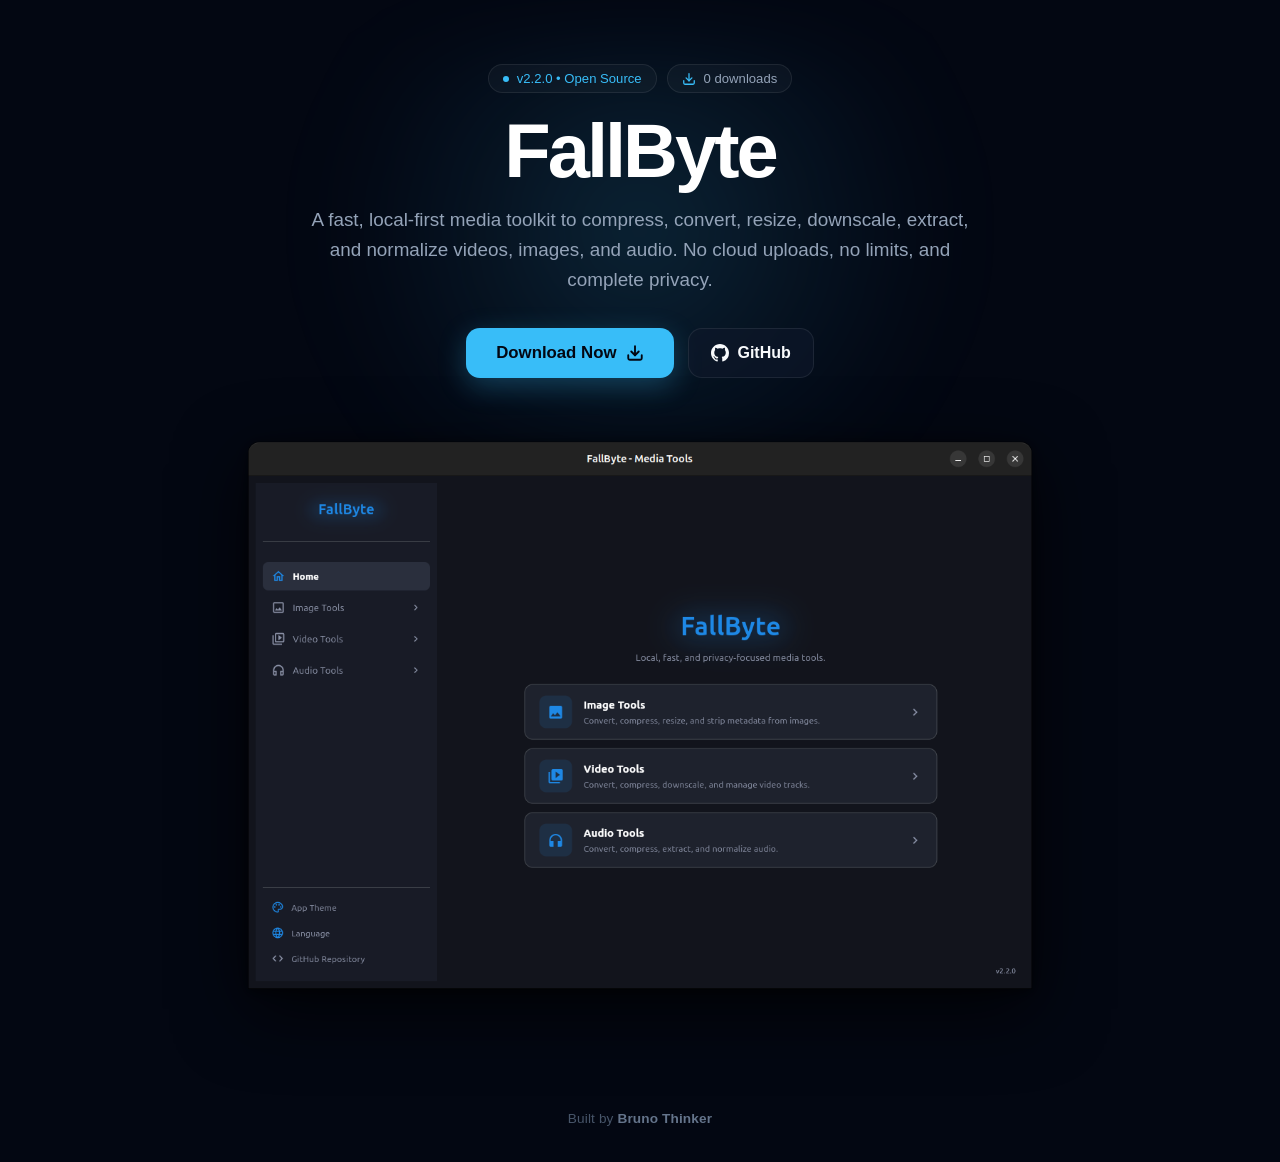
==== commit 3b659cfc: "update version for 2.2.0" ====
--- a/index.html
+++ b/index.html
@@ -119,16 +119,10 @@
 
     <!-- App Screenshot Showcase -->
     <div class="showcase-wrapper">
-      <div class="showcase-frame">
-        <div class="window-bar window-bar-minimal">
-          <span class="window-title">FallByte</span>
-        </div>
-
-        <div class="screenshot-container" id="screenshot-container">
-          <img id="app-screenshot" src="" alt="FallByte Interface" />
-          <div class="screenshot-placeholder" id="screenshot-placeholder">
-            <span>Add your screenshot to <code>screenshots/preview.png</code></span>
-          </div>
+      <div class="screenshot-container" id="screenshot-container">
+        <img id="app-screenshot" src="" alt="FallByte Interface" />
+        <div class="screenshot-placeholder" id="screenshot-placeholder">
+          <span>Add your screenshot to <code>screenshots/preview.png</code></span>
         </div>
       </div>
 
--- a/css/style.css
+++ b/css/style.css
@@ -247,7 +247,7 @@
   display: flex;
   align-items: center;
   justify-content: center;
-  background: #070b14;
+  filter: drop-shadow(0 20px 35px rgba(0, 0, 0, 0.75));
 }
 
 .screenshot-container img {
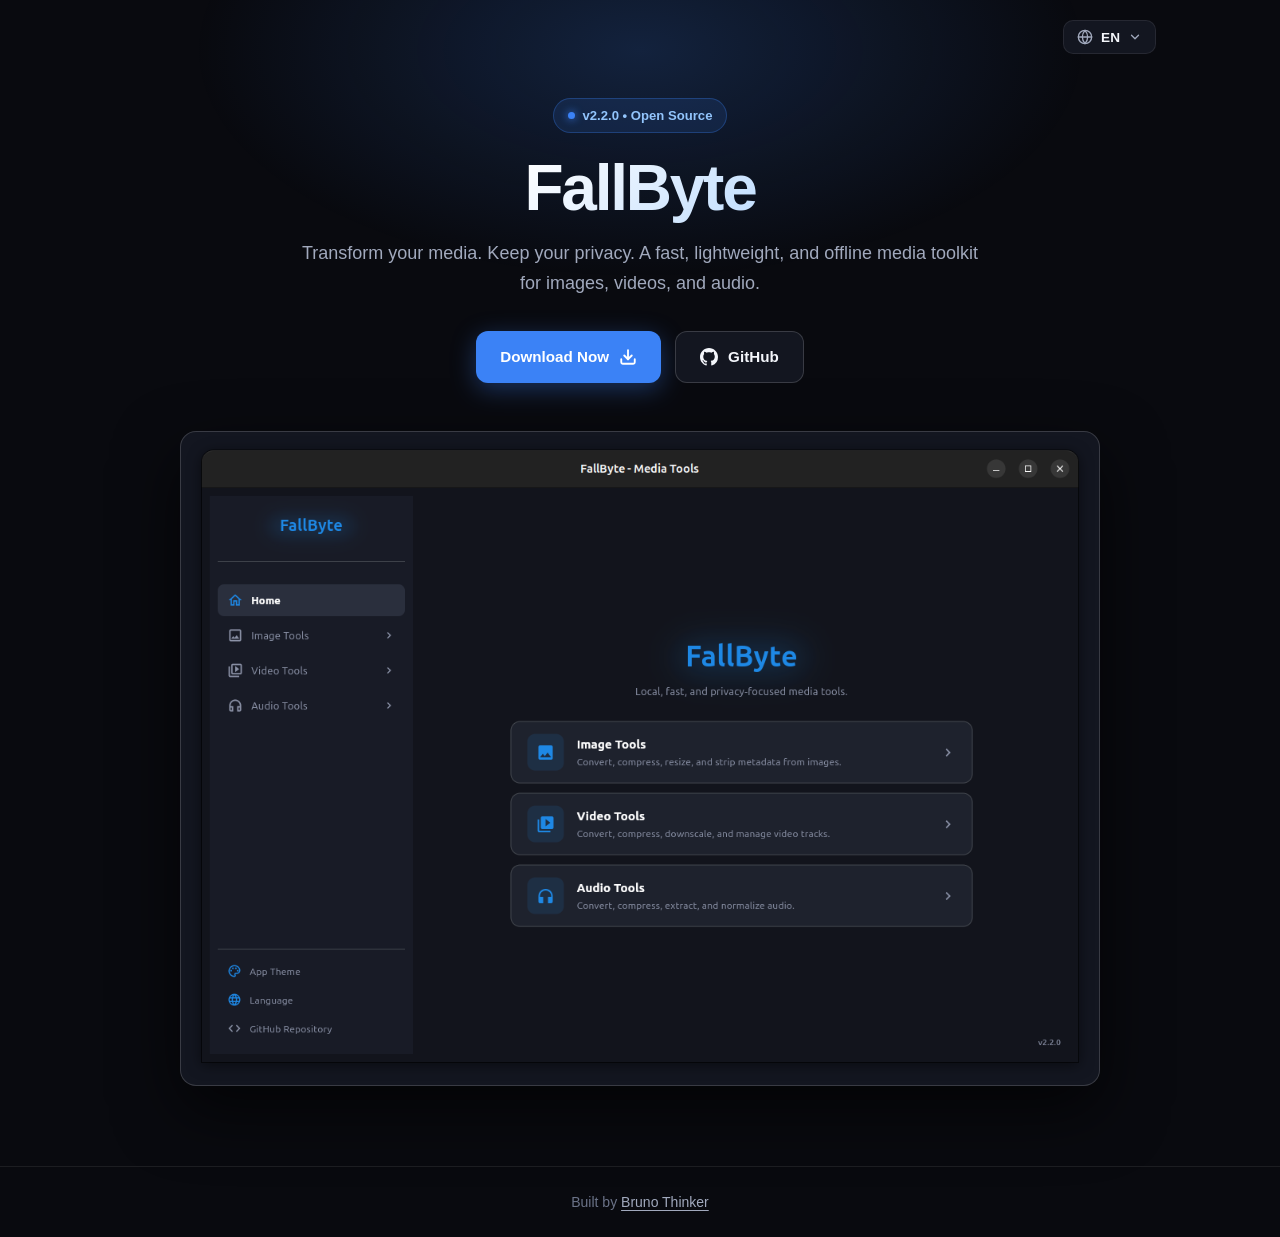
==== commit 62bb0a2c: "feat(i18n,ui): add 10-language support, language switcher, and mobile responsiveness - Update taglin" ====
--- a/index.html
+++ b/index.html
@@ -5,27 +5,27 @@
   <meta charset="UTF-8" />
   <meta name="viewport" content="width=device-width, initial-scale=1.0" />
   <meta name="google-site-verification" content="MzTMU45p1NK0LX6vi6YX3gcwnoAu3yfcHVMovFke7rE" />
-  <title>FallByte</title>
+  <title>FallByte — Transform your media. Keep your privacy.</title>
   <link rel="icon" type="image/png" href="icons/fallbyte_logo.png" />
   <link rel="apple-touch-icon" href="icons/fallbyte_logo.png" />
   <link rel="canonical" href="https://fallbyte.brunothinker.workers.dev/" />
   <meta name="description"
-    content="Compress, convert, resize, downscale, extract, and normalize videos, images, and audio locally on Windows and Linux with complete privacy." />
+    content="Transform your media. Keep your privacy. A fast, lightweight, and offline media toolkit for images, videos, and audio." />
 
   <!-- Open Graph / Social Preview -->
   <meta property="og:type" content="website" />
   <meta property="og:site_name" content="FallByte" />
-  <meta property="og:title" content="FallByte — Fast, Local-First Media Toolkit" />
+  <meta property="og:title" content="FallByte — Transform your media. Keep your privacy." />
   <meta property="og:description"
-    content="Compress, convert, resize, downscale, extract, and normalize videos, images, and audio offline on Windows and Linux." />
+    content="A fast, lightweight, and offline media toolkit for images, videos, and audio." />
   <meta property="og:url" content="https://fallbyte.brunothinker.workers.dev/" />
   <meta property="og:image" content="https://fallbyte.brunothinker.workers.dev/screenshots/preview.png" />
 
   <!-- Twitter Card -->
   <meta name="twitter:card" content="summary_large_image" />
-  <meta name="twitter:title" content="FallByte — Fast, Local-First Media Toolkit" />
+  <meta name="twitter:title" content="FallByte — Transform your media. Keep your privacy." />
   <meta name="twitter:description"
-    content="Compress, convert, resize, downscale, extract, and normalize videos, images, and audio offline on Windows and Linux." />
+    content="A fast, lightweight, and offline media toolkit for images, videos, and audio." />
   <meta name="twitter:image" content="https://fallbyte.brunothinker.workers.dev/screenshots/preview.png" />
 
   <!-- Structured Data (WebSite + SoftwareApplication) -->
@@ -43,10 +43,10 @@
         "name": "FallByte",
         "operatingSystem": "Windows, Linux",
         "applicationCategory": "MultimediaApplication",
-        "description": "A fast, local-first media toolkit to compress, convert, resize, downscale, extract, and normalize videos, images, and audio.",
+        "description": "Transform your media. Keep your privacy. A fast, lightweight, and offline media toolkit for images, videos, and audio.",
         "url": "https://fallbyte.brunothinker.workers.dev/",
         "downloadUrl": "https://fallbyte.brunothinker.workers.dev/downloads/",
-        "softwareVersion": "2.1.0",
+        "softwareVersion": "2.2.0",
         "license": "https://www.gnu.org/licenses/gpl-3.0.html",
         "sameAs": [
           "https://github.com/brunothinker/FallByte"
@@ -64,8 +64,29 @@
   <link rel="stylesheet" href="css/style.css" />
 </head>
 
-<body>
+<body data-page="home">
   <div class="ambient-glow" aria-hidden="true"></div>
+
+  <!-- TOP BAR WITH LANGUAGE SELECTOR -->
+  <div class="top-bar">
+    <div class="lang-switcher" id="lang-switcher">
+      <button type="button" class="lang-toggle" id="lang-toggle" aria-haspopup="listbox" aria-expanded="false"
+        aria-label="Language">
+        <svg class="globe-icon" viewBox="0 0 24 24" fill="none" stroke="currentColor" stroke-width="2"
+          stroke-linecap="round" stroke-linejoin="round" aria-hidden="true">
+          <circle cx="12" cy="12" r="10"></circle>
+          <line x1="2" y1="12" x2="22" y2="12"></line>
+          <path d="M12 2a15.3 15.3 0 0 1 4 10 15.3 15.3 0 0 1-4 10 15.3 15.3 0 0 1-4-10 15.3 15.3 0 0 1 4-10z"></path>
+        </svg>
+        <span id="lang-current-code">EN</span>
+        <svg class="chevron-small" viewBox="0 0 24 24" fill="none" stroke="currentColor" stroke-width="2.2"
+          stroke-linecap="round" stroke-linejoin="round" aria-hidden="true">
+          <polyline points="6 9 12 15 18 9"></polyline>
+        </svg>
+      </button>
+      <div class="lang-menu" id="lang-menu" role="listbox"></div>
+    </div>
+  </div>
 
   <!-- HERO SECTION: OVERVIEW + DOWNLOAD CTA + APP SHOWCASE -->
   <header class="hero-section">
@@ -73,30 +94,26 @@
       <div class="hero-pills">
         <div class="badge">
           <span class="badge-dot"></span>
-          <span id="version-badge">v2.1.0 &bull; Open Source</span>
+          <span id="version-badge" data-i18n="common.version_badge"></span>
         </div>
 
-        <div class="badge badge-metric" id="downloads-badge" hidden
-          title="Total GitHub release downloads for this version">
+        <div class="badge badge-metric" id="downloads-badge" hidden data-i18n-title="hero.downloads_badge_title">
           <svg viewBox="0 0 24 24" fill="none" stroke="currentColor" stroke-width="2.2" stroke-linecap="round"
             stroke-linejoin="round" aria-hidden="true">
             <path d="M21 15v4a2 2 0 0 1-2 2H5a2 2 0 0 1-2-2v-4" />
             <polyline points="7 10 12 15 17 10" />
             <line x1="12" y1="15" x2="12" y2="3" />
           </svg>
-          <span id="version-downloads-count">0 downloads</span>
+          <span id="version-downloads-count"></span>
         </div>
       </div>
 
       <h1>FallByte</h1>
-      <p class="subtitle">
-        A fast, local-first media toolkit to compress, convert, resize, downscale, extract, and normalize videos,
-        images, and audio. No cloud uploads, no limits, and complete privacy.
-      </p>
+      <p class="subtitle" data-i18n="hero.subtitle"></p>
 
       <nav class="hero-actions" aria-label="Primary actions">
         <a href="downloads/" class="cta-primary" id="nav-downloads">
-          <span>Download Now</span>
+          <span data-i18n="hero.cta_download"></span>
           <svg viewBox="0 0 24 24" fill="none" stroke="currentColor" stroke-width="2.5" stroke-linecap="round"
             stroke-linejoin="round">
             <path d="M21 15v4a2 2 0 0 1-2 2H5a2 2 0 0 1-2-2v-4" />
@@ -111,7 +128,7 @@
             <path
               d="M12 0C5.37 0 0 5.37 0 12c0 5.31 3.435 9.795 8.205 11.385.6.105.825-.255.825-.57 0-.285-.015-1.23-.015-2.235-3.015.555-3.795-.735-4.035-1.41-.135-.345-.72-1.41-1.23-1.695-.42-.225-1.02-.78-.015-.795.945-.015 1.62.87 1.845 1.23 1.08 1.815 2.805 1.305 3.495.99.105-.78.42-1.305.765-1.605-2.67-.3-5.46-1.335-5.46-5.925 0-1.305.465-2.385 1.23-3.225-.12-.3-.54-1.53.12-3.18 0 0 1.005-.315 3.3 1.23.96-.27 1.98-.405 3-.405s2.04.135 3 .405c2.295-1.56 3.3-1.23 3.3-1.23.66 1.65.24 2.88.12 3.18.765.84 1.23 1.905 1.23 3.225 0 4.605-2.805 5.625-5.475 5.925.435.375.81 1.095.81 2.22 0 1.605-.015 2.895-.015 3.3 0 .315.225.69.825.57A12.02 12.02 0 0024 12c0-6.63-5.37-12-12-12z" />
           </svg>
-          <span>GitHub</span>
+          <span data-i18n="hero.cta_github"></span>
           <span class="star-pill" id="github-stars" hidden></span>
         </a>
       </nav>
@@ -120,9 +137,9 @@
     <!-- App Screenshot Showcase -->
     <div class="showcase-wrapper">
       <div class="screenshot-container" id="screenshot-container">
-        <img id="app-screenshot" src="" alt="FallByte Interface" />
+        <img id="app-screenshot" src="" data-i18n-alt="hero.screenshot_alt" alt="FallByte Interface" />
         <div class="screenshot-placeholder" id="screenshot-placeholder">
-          <span>Add your screenshot to <code>screenshots/preview.png</code></span>
+          <span data-i18n-html="hero.screenshot_placeholder"></span>
         </div>
       </div>
 
@@ -132,11 +149,12 @@
   </header>
 
   <footer>
-    <span>Built by <a href="https://github.com/brunothinker" target="_blank" rel="noopener noreferrer">Bruno
-        Thinker</a></span>
+    <span><span data-i18n="common.footer_built_by"></span> <a href="https://github.com/brunothinker" target="_blank"
+        rel="noopener noreferrer">Bruno Thinker</a></span>
   </footer>
 
   <script src="js/config.js"></script>
+  <script src="js/i18n.js"></script>
   <script src="js/main.js"></script>
 
 </body>
--- a/css/style.css
+++ b/css/style.css
@@ -1,91 +1,216 @@
+/* ==========================================================================
+   FallByte — Modern Dark Theme Design System
+   ========================================================================== */
+
 :root {
-  --bg-color: #030712;
-  --text-main: #f8fafc;
-  --text-muted: #94a3b8;
-  --accent: #38bdf8;
-  --accent-hover: #0ea5e9;
-
-  --card-bg: rgba(15, 23, 42, 0.65);
-  --card-border: rgba(255, 255, 255, 0.08);
-  --card-hover-bg: rgba(30, 41, 59, 0.85);
-  --card-hover-border: rgba(255, 255, 255, 0.2);
-
-  /* Shared container width so showcase, downloads, and community match identically */
-  --content-width: 820px;
-}
-
-* {
+  --bg-primary: #090a0f;
+  --bg-surface: #131620;
+  --bg-surface-hover: #1a1e2c;
+  --bg-code: #0b0d14;
+  --border-subtle: rgba(255, 255, 255, 0.08);
+  --border-strong: rgba(255, 255, 255, 0.16);
+  --border-accent: rgba(59, 130, 246, 0.45);
+  --text-primary: #f4f6fb;
+  --text-secondary: #a1a9bd;
+  --text-muted: #6b7388;
+  --accent: #3b82f6;
+  --accent-hover: #2563eb;
+  --emerald: #10b981;
+  --amber: #f59e0b;
+}
+
+*,
+*::before,
+*::after {
+  box-sizing: border-box;
   margin: 0;
   padding: 0;
-  box-sizing: border-box;
 }
 
 html {
+  color-scheme: dark;
   scroll-behavior: smooth;
-  background-color: var(--bg-color);
 }
 
 body {
-  font-family: -apple-system, BlinkMacSystemFont, "Segoe UI", Roboto, Helvetica, Arial, sans-serif;
-  background-color: var(--bg-color);
-  color: var(--text-main);
-  display: flex;
-  flex-direction: column;
-  align-items: center;
+  font-family: 'Inter', -apple-system, BlinkMacSystemFont, 'Segoe UI', Roboto, sans-serif;
+  background-color: var(--bg-primary);
+  color: var(--text-primary);
+  line-height: 1.6;
   min-height: 100vh;
-  padding: 0 24px 36px 24px;
-  position: relative;
+  display: flex;
+  flex-direction: column;
   overflow-x: hidden;
-}
-
-/* Seamless ambient background glow */
+  -webkit-font-smoothing: antialiased;
+}
+
+a {
+  color: inherit;
+  text-decoration: none;
+}
+
+button {
+  font-family: inherit;
+  color: inherit;
+}
+
+code,
+pre {
+  font-family: 'JetBrains Mono', ui-monospace, SFMono-Regular, Menlo, Monaco, Consolas, monospace;
+}
+
 .ambient-glow {
-  position: absolute;
-  top: 40px;
+  position: fixed;
+  top: -180px;
   left: 50%;
   transform: translateX(-50%);
-  width: 760px;
-  height: 420px;
-  background: radial-gradient(circle at 50% 45%,
-      rgba(56, 189, 248, 0.16) 0%,
-      rgba(56, 189, 248, 0.07) 35%,
-      rgba(56, 189, 248, 0.02) 60%,
-      rgba(3, 7, 18, 0) 75%);
-  filter: blur(40px);
+  width: 900px;
+  height: 460px;
+  background: radial-gradient(ellipse at center, rgba(59, 130, 246, 0.2), transparent 70%);
   pointer-events: none;
-  z-index: 0;
+  z-index: -1;
 }
 
 /* =========================================================
-   SECTION 1: HERO + SHOWCASE
+   TOP BAR & NAVIGATION
    ========================================================= */
+
+.top-bar,
+.subpage-nav {
+  width: 100%;
+  max-width: 1080px;
+  margin: 0 auto;
+  padding: 20px 24px 0;
+  display: flex;
+  align-items: center;
+  justify-content: flex-end;
+  position: relative;
+  z-index: 50;
+}
+
+.subpage-nav {
+  justify-content: space-between;
+  padding-top: 0;
+  margin-bottom: 36px;
+}
+
+.lang-switcher {
+  position: relative;
+}
+
+.lang-toggle {
+  display: inline-flex;
+  align-items: center;
+  gap: 8px;
+  padding: 8px 13px;
+  border-radius: 10px;
+  background: var(--bg-surface);
+  border: 1px solid var(--border-subtle);
+  font-size: 0.85rem;
+  font-weight: 600;
+  cursor: pointer;
+  transition: background 0.15s ease, border-color 0.15s ease;
+}
+
+.lang-toggle:hover {
+  background: var(--bg-surface-hover);
+  border-color: var(--border-strong);
+}
+
+.globe-icon {
+  width: 16px;
+  height: 16px;
+  color: var(--text-secondary);
+}
+
+.chevron-small {
+  width: 14px;
+  height: 14px;
+  color: var(--text-secondary);
+  transition: transform 0.2s ease;
+}
+
+.lang-switcher.open .chevron-small {
+  transform: rotate(180deg);
+}
+
+.lang-menu {
+  display: none;
+  position: absolute;
+  right: 0;
+  top: calc(100% + 8px);
+  min-width: 170px;
+  background: var(--bg-surface);
+  border: 1px solid var(--border-strong);
+  border-radius: 12px;
+  padding: 6px;
+  box-shadow: 0 18px 40px rgba(0, 0, 0, 0.6);
+  z-index: 100;
+}
+
+.lang-switcher.open .lang-menu {
+  display: flex;
+  flex-direction: column;
+  gap: 2px;
+}
+
+.lang-option {
+  display: flex;
+  align-items: center;
+  justify-content: space-between;
+  gap: 12px;
+  width: 100%;
+  background: transparent;
+  border: none;
+  border-radius: 8px;
+  padding: 8px 12px;
+  font-size: 0.875rem;
+  text-align: left;
+  cursor: pointer;
+  color: var(--text-secondary);
+  transition: background 0.15s ease, color 0.15s ease;
+}
+
+.lang-option:hover,
+.lang-option.active {
+  background: var(--bg-surface-hover);
+  color: var(--text-primary);
+}
+
+.lang-option.active {
+  font-weight: 600;
+  color: #60a5fa;
+}
+
+.lang-code {
+  font-size: 0.75rem;
+  color: var(--text-muted);
+}
+
+/* =========================================================
+   HERO & SHOWCASE (HOME)
+   ========================================================= */
+
 .hero-section {
   width: 100%;
-  max-width: var(--content-width);
-  display: flex;
-  flex-direction: column;
-  align-items: center;
+  max-width: 1080px;
+  margin: 0 auto;
+  padding: 44px 24px 64px;
   text-align: center;
-  padding-top: 64px;
-  padding-bottom: 48px;
-  z-index: 1;
+  flex: 1;
 }
 
 .hero-content {
-  display: flex;
-  flex-direction: column;
-  align-items: center;
-  max-width: 660px;
-  margin-bottom: 3rem;
+  max-width: 680px;
+  margin: 0 auto 48px;
 }
 
 .hero-pills {
   display: flex;
-  align-items: center;
+  flex-wrap: wrap;
   justify-content: center;
   gap: 10px;
-  flex-wrap: wrap;
-  margin-bottom: 1.25rem;
+  margin-bottom: 20px;
 }
 
 .badge {
@@ -93,257 +218,210 @@
   align-items: center;
   gap: 8px;
   padding: 6px 14px;
-  background: rgba(255, 255, 255, 0.03);
-  border: 1px solid rgba(255, 255, 255, 0.08);
-  border-radius: 99px;
+  border-radius: 999px;
+  background: rgba(59, 130, 246, 0.12);
+  border: 1px solid rgba(59, 130, 246, 0.3);
+  color: #93c5fd;
   font-size: 0.82rem;
-  color: var(--accent);
+  font-weight: 600;
+}
+
+.badge[hidden] {
+  display: none;
+}
+
+.badge-dot {
+  width: 7px;
+  height: 7px;
+  border-radius: 50%;
+  background: var(--accent);
+  box-shadow: 0 0 8px var(--accent);
 }
 
 .badge-metric {
-  color: var(--text-muted);
+  background: rgba(16, 185, 129, 0.12);
+  border-color: rgba(16, 185, 129, 0.3);
+  color: #6ee7b7;
 }
 
 .badge-metric svg {
   width: 14px;
   height: 14px;
-  color: var(--accent);
-}
-
-.badge-dot {
-  width: 6px;
-  height: 6px;
-  background-color: var(--accent);
-  border-radius: 50%;
-}
-
-h1 {
-  font-size: 4.75rem;
+}
+
+.hero-content h1 {
+  font-size: clamp(2.6rem, 6vw, 4rem);
   font-weight: 800;
-  letter-spacing: -0.04em;
-  margin-bottom: 1rem;
-  color: #ffffff;
-  line-height: 1;
-}
-
-p.subtitle {
-  font-size: 1.18rem;
-  color: var(--text-muted);
-  font-weight: 400;
-  line-height: 1.6;
-  margin-bottom: 2rem;
-}
-
-/* Primary Action Buttons */
+  letter-spacing: -0.035em;
+  line-height: 1.1;
+  margin-bottom: 16px;
+  background: linear-gradient(135deg, #ffffff 30%, #93c5fd 100%);
+  -webkit-background-clip: text;
+  -webkit-text-fill-color: transparent;
+  background-clip: text;
+}
+
+.subtitle {
+  font-size: 1.125rem;
+  color: var(--text-secondary);
+  margin-bottom: 32px;
+  line-height: 1.65;
+}
+
 .hero-actions {
   display: flex;
-  align-items: center;
+  flex-wrap: wrap;
   justify-content: center;
   gap: 14px;
-  flex-wrap: wrap;
-}
-
-.cta-primary {
+}
+
+.cta-primary,
+.cta-secondary,
+.real-download-btn {
   display: inline-flex;
   align-items: center;
+  justify-content: center;
   gap: 10px;
-  padding: 15px 30px;
-  border-radius: 14px;
-  background: var(--accent);
-  color: #030712;
-  font-size: 1.05rem;
-  font-weight: 700;
-  text-decoration: none;
-  box-shadow: 0 8px 28px rgba(56, 189, 248, 0.28);
-  transition: all 0.2s cubic-bezier(0.4, 0, 0.2, 1);
-}
-
-.cta-primary:hover {
-  background: #7dd3fc;
-  transform: translateY(-2px);
-  box-shadow: 0 12px 34px rgba(56, 189, 248, 0.4);
-}
-
-.cta-primary svg {
+  padding: 13px 24px;
+  border-radius: 12px;
+  font-size: 0.95rem;
+  font-weight: 600;
+  transition: transform 0.18s ease, background 0.18s ease, border-color 0.18s ease, box-shadow 0.18s ease;
+}
+
+.cta-primary svg,
+.cta-secondary svg,
+.real-download-btn svg {
   width: 18px;
   height: 18px;
+  flex-shrink: 0;
+}
+
+.cta-secondary svg {
+  fill: currentColor;
+}
+
+.back-home-btn svg {
+  fill: none;
+}
+
+.cta-primary,
+.real-download-btn {
+  background: var(--accent);
+  color: #ffffff;
+  box-shadow: 0 6px 24px rgba(59, 130, 246, 0.35);
+}
+
+.cta-primary:hover,
+.real-download-btn:hover {
+  background: var(--accent-hover);
+  transform: translateY(-2px);
+  box-shadow: 0 10px 30px rgba(59, 130, 246, 0.45);
 }
 
 .cta-secondary {
-  display: inline-flex;
-  align-items: center;
-  gap: 8px;
-  padding: 15px 22px;
-  border-radius: 14px;
-  background: var(--card-bg);
-  border: 1px solid var(--card-border);
-  color: var(--text-main);
-  font-size: 1rem;
-  font-weight: 600;
-  text-decoration: none;
-  transition: all 0.2s ease;
+  background: var(--bg-surface);
+  border: 1px solid var(--border-strong);
+  color: var(--text-primary);
 }
 
 .cta-secondary:hover {
-  background: var(--card-hover-bg);
-  border-color: var(--card-hover-border);
+  background: var(--bg-surface-hover);
+  border-color: rgba(255, 255, 255, 0.28);
   transform: translateY(-2px);
 }
 
-.cta-secondary svg {
-  width: 18px;
-  height: 18px;
-  fill: currentColor;
-}
-
 .star-pill {
+  font-size: 0.8rem;
   padding: 2px 8px;
-  border-radius: 99px;
-  background: rgba(56, 189, 248, 0.14);
-  color: var(--accent);
-  font-size: 0.8rem;
-  font-weight: 700;
+  border-radius: 999px;
+  background: rgba(255, 255, 255, 0.08);
+  color: #fbbf24;
+}
+
+.star-pill[hidden] {
+  display: none;
 }
 
 /* Screenshot Showcase */
 .showcase-wrapper {
-  width: 100%;
-  display: flex;
-  flex-direction: column;
-  align-items: center;
-  gap: 14px;
-}
-
-.showcase-frame {
-  width: 100%;
-  background: rgba(15, 23, 42, 0.75);
-  border: 1px solid rgba(255, 255, 255, 0.1);
-  border-radius: 18px;
+  max-width: 920px;
+  margin: 0 auto;
+}
+
+.screenshot-container {
+  background: var(--bg-surface);
+  border: 1px solid var(--border-strong);
+  border-radius: 16px;
   overflow: hidden;
-  box-shadow: 0 24px 60px rgba(0, 0, 0, 0.75);
-  backdrop-filter: blur(12px);
-}
-
-.window-bar {
-  display: flex;
-  align-items: center;
-  justify-content: center;
-  padding: 11px 16px;
-  background: rgba(2, 6, 23, 0.65);
-  border-bottom: 1px solid rgba(255, 255, 255, 0.06);
-}
-
-.window-title {
-  font-size: 0.82rem;
-  color: #94a3b8;
-  font-weight: 600;
-  letter-spacing: 0.02em;
-}
-
-.screenshot-container {
-  position: relative;
-  width: 100%;
-  min-height: 360px;
-  display: flex;
-  align-items: center;
-  justify-content: center;
-  filter: drop-shadow(0 20px 35px rgba(0, 0, 0, 0.75));
-}
-
-.screenshot-container img {
+  box-shadow: 0 24px 64px rgba(0, 0, 0, 0.65);
+}
+
+#app-screenshot {
   width: 100%;
   height: auto;
   display: block;
 }
 
 .screenshot-placeholder {
-  padding: 60px 24px;
-  color: #64748b;
+  display: none;
+  padding: 64px 24px;
+  color: var(--text-secondary);
   font-size: 0.95rem;
 }
 
-.screenshot-placeholder code {
-  color: var(--accent);
-  background: rgba(56, 189, 248, 0.1);
-  padding: 3px 8px;
-  border-radius: 6px;
-}
-
 .screenshot-thumbs {
   display: flex;
-  gap: 10px;
   justify-content: center;
   flex-wrap: wrap;
+  gap: 8px;
+  margin-top: 16px;
 }
 
 .thumb-btn {
-  padding: 6px 14px;
-  border-radius: 99px;
-  border: 1px solid var(--card-border);
-  background: var(--card-bg);
-  color: var(--text-muted);
-  font-size: 0.82rem;
-  font-weight: 600;
+  padding: 7px 14px;
+  border-radius: 999px;
+  background: var(--bg-surface);
+  border: 1px solid var(--border-subtle);
+  font-size: 0.85rem;
+  font-weight: 500;
+  color: var(--text-secondary);
   cursor: pointer;
-  transition: all 0.2s ease;
-}
-
-.thumb-btn:hover {
+}
+
+.thumb-btn.active {
+  background: var(--accent);
+  border-color: var(--accent);
   color: #ffffff;
-  border-color: var(--card-hover-border);
-}
-
-.thumb-btn.active {
-  background: rgba(56, 189, 248, 0.15);
-  border-color: rgba(56, 189, 248, 0.4);
-  color: var(--accent);
 }
 
 /* =========================================================
-   SECTION 2: DOWNLOADS (ACCORDION - MATCHED TO SHOWCASE WIDTH)
+   DOWNLOADS PAGE & ACCORDION
    ========================================================= */
+
 .downloads-section {
   width: 100%;
-  max-width: var(--content-width);
-  padding-top: 48px;
-  padding-bottom: 32px;
-  z-index: 1;
-}
-
-.subpage-nav {
-  margin-bottom: 1.5rem;
-}
-
-.back-home-btn {
-  padding: 10px 16px;
-  border-radius: 12px;
-  font-size: 0.9rem;
+  max-width: 880px;
+  margin: 0 auto;
+  padding: 24px 24px 64px;
+  flex: 1;
 }
 
 .section-header {
-  text-align: left;
-  margin-bottom: 1.5rem;
+  text-align: center;
+  margin-bottom: 36px;
 }
 
 .section-header h1 {
-  font-size: 2.4rem;
+  font-size: clamp(2rem, 4.5vw, 2.75rem);
   font-weight: 800;
   letter-spacing: -0.03em;
-  color: #ffffff;
-  margin-bottom: 0.35rem;
-}
-
-.section-header h2 {
-  font-size: 2.1rem;
-  font-weight: 800;
-  letter-spacing: -0.03em;
-  color: #ffffff;
-  margin-bottom: 0.35rem;
+  margin-bottom: 12px;
 }
 
 .section-header p {
-  font-size: 0.95rem;
-  color: var(--text-muted);
+  color: var(--text-secondary);
+  font-size: 1.02rem;
 }
 
 .accordion-list {
@@ -353,32 +431,27 @@
 }
 
 .accordion-item {
-  background: var(--card-bg);
-  border: 1px solid var(--card-border);
-  border-radius: 16px;
-  backdrop-filter: blur(12px);
+  background: var(--bg-surface);
+  border: 1px solid var(--border-subtle);
+  border-radius: 14px;
   overflow: hidden;
-  transition: border-color 0.2s ease, background 0.2s ease;
-}
-
-.accordion-item:hover {
-  border-color: var(--card-hover-border);
-}
-
+  transition: border-color 0.2s ease;
+}
+
+.accordion-item:hover,
 .accordion-item.open {
-  background: rgba(15, 23, 42, 0.9);
-  border-color: rgba(56, 189, 248, 0.3);
+  border-color: var(--border-accent);
 }
 
 .accordion-header {
   width: 100%;
-  display: flex;
-  align-items: center;
-  justify-content: space-between;
-  padding: 22px 26px;
   background: transparent;
   border: none;
-  color: #ffffff;
+  padding: 20px 24px;
+  display: flex;
+  align-items: center;
+  justify-content: space-between;
+  gap: 16px;
   cursor: pointer;
   text-align: left;
 }
@@ -386,7 +459,7 @@
 .os-info {
   display: flex;
   align-items: center;
-  gap: 18px;
+  gap: 16px;
 }
 
 .os-icon {
@@ -399,7 +472,7 @@
 .os-text {
   display: flex;
   flex-direction: column;
-  gap: 4px;
+  gap: 2px;
 }
 
 .os-title-row {
@@ -409,332 +482,209 @@
 }
 
 .os-title {
-  font-size: 1.15rem;
+  font-size: 1.1rem;
   font-weight: 700;
-  color: #ffffff;
 }
 
 .recommended-tag {
-  font-size: 0.68rem;
-  font-weight: 800;
-  letter-spacing: 0.05em;
-  padding: 3px 8px;
-  border-radius: 6px;
-  background: var(--accent);
-  color: #030712;
+  font-size: 0.7rem;
+  font-weight: 700;
+  padding: 2px 8px;
+  border-radius: 999px;
+  background: rgba(16, 185, 129, 0.15);
+  color: #6ee7b7;
+  border: 1px solid rgba(16, 185, 129, 0.35);
+}
+
+.recommended-tag[hidden] {
+  display: none;
 }
 
 .os-desc {
-  font-size: 0.88rem;
-  color: var(--text-muted);
+  font-size: 0.875rem;
+  color: var(--text-secondary);
 }
 
 .chevron {
-  width: 22px;
-  height: 22px;
-  color: var(--text-muted);
-  transition: transform 0.25s ease;
+  width: 20px;
+  height: 20px;
+  color: var(--text-secondary);
   flex-shrink: 0;
+  transition: transform 0.22s ease;
 }
 
 .accordion-item.open .chevron {
   transform: rotate(180deg);
-  color: var(--accent);
-}
-
-/* Expandable Drawer Content */
+}
+
 .accordion-body {
-  display: grid;
-  grid-template-rows: 0fr;
-  transition: grid-template-rows 0.25s ease;
+  display: none;
+  border-top: 1px solid var(--border-subtle);
 }
 
 .accordion-item.open .accordion-body {
-  grid-template-rows: 1fr;
+  display: block;
 }
 
 .accordion-content {
-  overflow: hidden;
-  padding: 0 26px;
-}
-
-.accordion-item.open .accordion-content {
-  padding-bottom: 24px;
-  border-top: 1px solid rgba(255, 255, 255, 0.06);
-  padding-top: 20px;
+  padding: 24px;
+  display: flex;
+  flex-direction: column;
+  gap: 22px;
 }
 
 .real-download-btn {
-  display: inline-flex;
-  align-items: center;
-  gap: 10px;
-  padding: 13px 22px;
-  border-radius: 12px;
-  background: var(--accent);
-  color: #030712;
-  font-size: 0.98rem;
-  font-weight: 700;
-  text-decoration: none;
-  transition: all 0.2s ease;
-}
-
-.real-download-btn:hover {
-  background: #7dd3fc;
-  transform: translateY(-1px);
-}
-
-.real-download-btn svg {
-  width: 18px;
-  height: 18px;
-  flex-shrink: 0;
-}
-
-/* Installation Guides inside Tutorial Slot */
-.tutorial-slot {
-  margin-top: 20px;
+  align-self: flex-start;
 }
 
 .install-guide {
   display: flex;
   flex-direction: column;
-  gap: 16px;
-  padding-top: 18px;
-  border-top: 1px solid rgba(255, 255, 255, 0.06);
+  gap: 20px;
 }
 
 .guide-grid {
   display: grid;
-  grid-template-columns: 1fr;
-  gap: 18px;
-}
-
-.guide-block {
-  min-width: 0;
+  grid-template-columns: repeat(2, 1fr);
+  gap: 20px;
 }
 
 .guide-block h4 {
-  font-size: 0.92rem;
+  font-size: 0.95rem;
   font-weight: 700;
-  color: #e2e8f0;
-  margin-bottom: 8px;
+  margin-bottom: 10px;
+  color: var(--text-primary);
 }
 
 .guide-block ol {
   padding-left: 20px;
-  display: flex;
-  flex-direction: column;
-  gap: 6px;
-  color: var(--text-muted);
-  font-size: 0.88rem;
-  line-height: 1.55;
+  color: var(--text-secondary);
+  font-size: 0.9rem;
+  display: flex;
+  flex-direction: column;
+  gap: 8px;
 }
 
 .guide-block code {
-  color: var(--accent);
-  background: rgba(56, 189, 248, 0.1);
+  background: var(--bg-code);
+  border: 1px solid var(--border-subtle);
   padding: 2px 6px;
   border-radius: 5px;
-  font-family: ui-monospace, SFMono-Regular, Menlo, Monaco, Consolas, monospace;
-  font-size: 0.83rem;
-}
-
-.smartscreen-notice {
-  background: rgba(245, 158, 11, 0.08);
-  border: 1px solid rgba(245, 158, 11, 0.25);
-  border-radius: 12px;
-  padding: 14px 16px;
-  display: flex;
-  flex-direction: column;
-  gap: 6px;
-}
-
-.smartscreen-notice strong {
-  color: #fbbf24;
-  font-size: 0.9rem;
-}
-
-.smartscreen-notice p {
-  color: #cbd5e1;
-  font-size: 0.86rem;
-  line-height: 1.55;
+  font-size: 0.82rem;
+  color: #93c5fd;
 }
 
 .code-box {
   position: relative;
-  width: fit-content;
-  max-width: 100%;
-  margin: 0 auto;
-  background: #020617;
-  border: 1px solid rgba(255, 255, 255, 0.08);
+  background: var(--bg-code);
+  border: 1px solid var(--border-subtle);
   border-radius: 10px;
-  padding: 14px 48px 10px 16px;
+  padding: 14px 44px 14px 14px;
 }
 
 .code-box pre {
-  margin: 0;
-  padding-bottom: 14px;
   overflow-x: auto;
-  white-space: pre;
-  scrollbar-width: thin;
-  scrollbar-color: rgba(255, 255, 255, 0.18) rgba(0, 0, 0, 0.35);
-}
-
-.code-box pre::-webkit-scrollbar {
-  height: 7px;
-}
-
-.code-box pre::-webkit-scrollbar-track {
-  background: rgba(0, 0, 0, 0.35);
-  border-radius: 99px;
-}
-
-.code-box pre::-webkit-scrollbar-thumb {
-  background: rgba(255, 255, 255, 0.18);
-  border-radius: 99px;
-}
-
-.code-box pre::-webkit-scrollbar-thumb:hover {
-  background: rgba(255, 255, 255, 0.32);
-}
-
-.code-box code {
-  background: transparent;
-  padding: 0;
-  color: #e2e8f0;
-  font-size: 0.78rem;
-  line-height: 1.65;
+  font-size: 0.8rem;
+  line-height: 1.55;
+  color: #cbd5e1;
 }
 
 .copy-btn {
   position: absolute;
   top: 10px;
   right: 10px;
-  width: 32px;
-  height: 32px;
+  width: 30px;
+  height: 30px;
   display: inline-flex;
   align-items: center;
   justify-content: center;
-  padding: 0;
-  border-radius: 8px;
-  border: 1px solid rgba(255, 255, 255, 0.12);
-  background: rgba(15, 23, 42, 0.9);
-  color: var(--text-muted);
+  background: var(--bg-surface);
+  border: 1px solid var(--border-subtle);
+  border-radius: 7px;
   cursor: pointer;
+  color: var(--text-secondary);
   transition: all 0.15s ease;
 }
 
 .copy-btn:hover {
-  color: #ffffff;
-  border-color: var(--accent);
-  background: rgba(30, 41, 59, 0.95);
+  color: var(--text-primary);
+  border-color: var(--border-strong);
 }
 
 .copy-btn.copied {
-  color: #4ade80;
-  border-color: rgba(74, 222, 128, 0.45);
+  color: var(--emerald);
+  border-color: rgba(16, 185, 129, 0.45);
 }
 
 .copy-btn svg {
-  width: 16px;
-  height: 16px;
-  pointer-events: none;
-}
-
-/* =========================================================
-   SECTION 3: COMMUNITY & FEEDBACK
-   ========================================================= */
-.community-section {
-  width: 100%;
-  max-width: var(--content-width);
-  padding-top: 36px;
-  padding-bottom: 24px;
-  z-index: 1;
-}
-
-.community-header {
-  display: flex;
-  align-items: flex-start;
-  justify-content: space-between;
-  gap: 16px;
-  flex-wrap: wrap;
-}
-
-.star-cta-btn {
-  display: inline-flex;
-  align-items: center;
+  width: 15px;
+  height: 15px;
+}
+
+.smartscreen-notice {
+  background: rgba(245, 158, 11, 0.08);
+  border: 1px solid rgba(245, 158, 11, 0.28);
+  border-radius: 12px;
+  padding: 16px 18px;
+  font-size: 0.88rem;
+  color: var(--text-secondary);
+  display: flex;
+  flex-direction: column;
   gap: 8px;
-  padding: 10px 16px;
-  border-radius: 12px;
-  background: var(--card-bg);
-  border: 1px solid var(--card-border);
-  color: #f8fafc;
-  font-size: 0.9rem;
-  font-weight: 600;
-  text-decoration: none;
-  transition: all 0.2s ease;
-}
-
-.star-cta-btn:hover {
-  background: var(--card-hover-bg);
-  border-color: rgba(250, 204, 21, 0.45);
-  transform: translateY(-1px);
-}
-
-.star-cta-btn svg {
-  width: 16px;
-  height: 16px;
-  color: #facc15;
-}
-
-.giscus-wrapper {
-  background: var(--card-bg);
-  border: 1px solid var(--card-border);
-  border-radius: 16px;
-  padding: 20px;
-  backdrop-filter: blur(12px);
+}
+
+.smartscreen-notice strong {
+  color: #fbbf24;
 }
 
 /* =========================================================
    FOOTER
    ========================================================= */
+
 footer {
-  z-index: 1;
+  width: 100%;
+  border-top: 1px solid var(--border-subtle);
+  padding: 24px;
+  text-align: center;
+  font-size: 0.875rem;
+  color: var(--text-muted);
   margin-top: auto;
-  padding-top: 2.5rem;
-  font-size: 0.85rem;
-  color: #475569;
-  letter-spacing: 0.01em;
 }
 
 footer a {
-  color: #64748b;
-  text-decoration: none;
-  font-weight: 600;
-  transition: color 0.2s ease;
+  color: var(--text-secondary);
+  text-decoration: underline;
+  text-underline-offset: 3px;
 }
 
 footer a:hover {
-  color: var(--accent);
-}
-
-@media (max-width: 600px) {
-  .hero-section {
-    padding-top: 40px;
+  color: var(--text-primary);
+}
+
+/* =========================================================
+   RESPONSIVE
+   ========================================================= */
+
+@media (max-width: 768px) {
+  .guide-grid {
+    grid-template-columns: 1fr;
   }
 
-  h1 {
-    font-size: 3.4rem;
+  .accordion-header {
+    padding: 16px 18px;
   }
 
-  .screenshot-container {
-    min-height: 220px;
-  }
-
-  .accordion-header {
+  .accordion-content {
     padding: 18px;
   }
 
-  .accordion-content {
-    padding: 0 18px;
+  .real-download-btn {
+    width: 100%;
+  }
+}
+
+@media (max-width: 480px) {
+  .hero-actions a {
+    width: 100%;
   }
 }
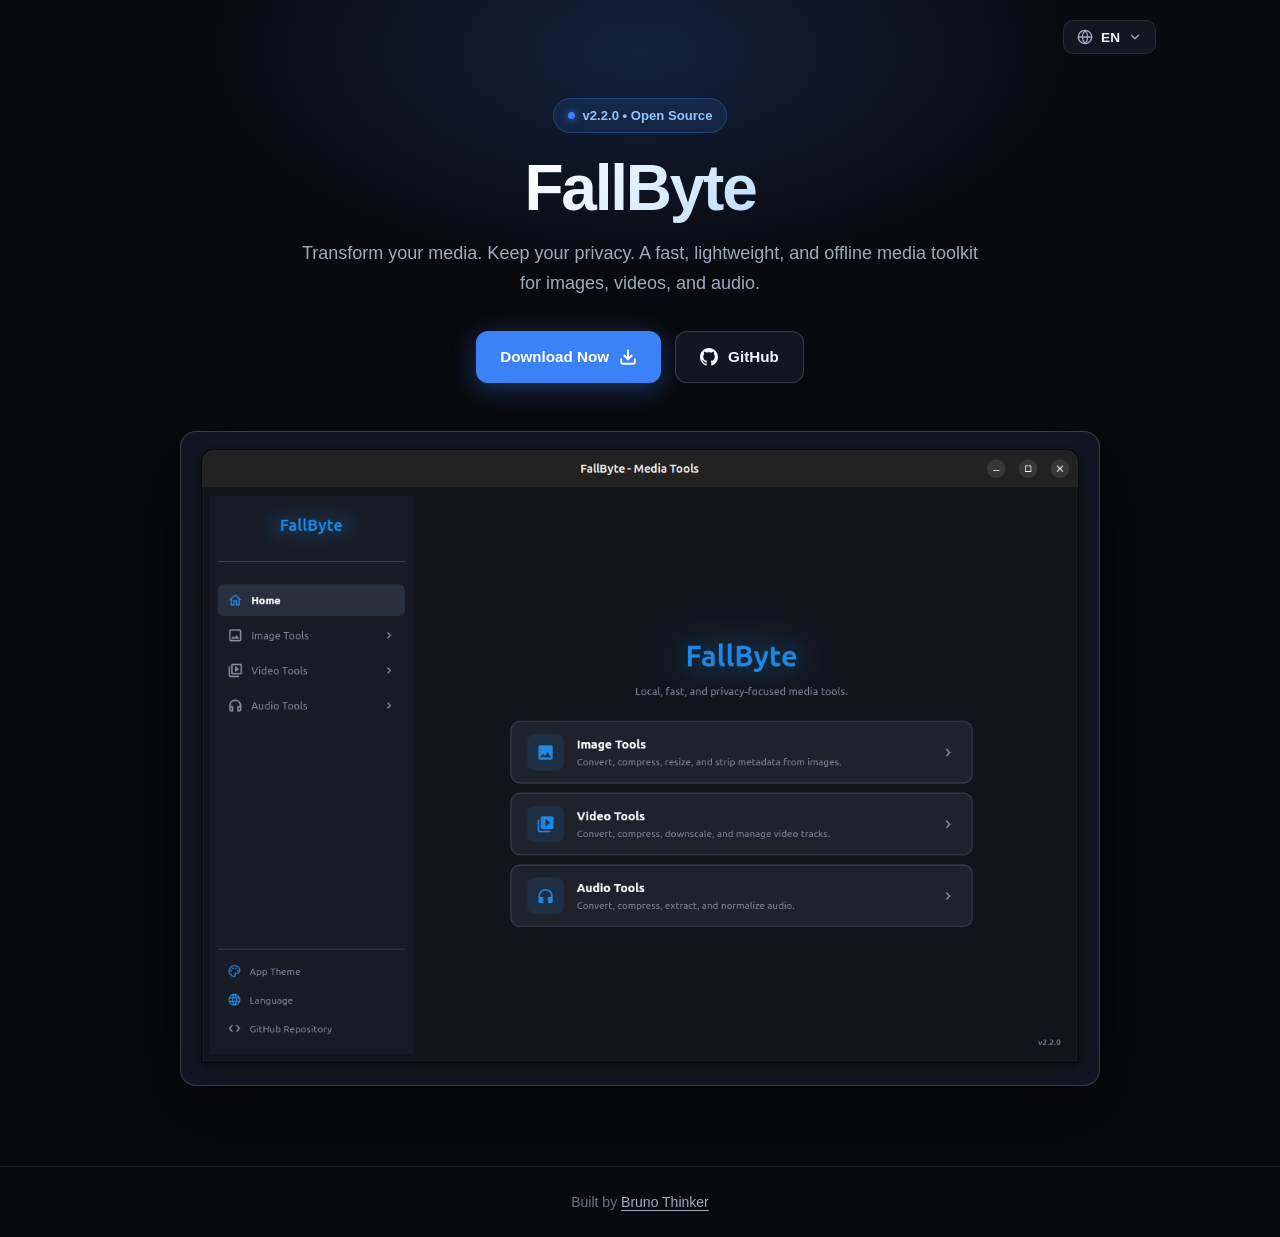
==== commit 4b309d6d: "fix(seo): use logo instead of screenshot in link preview" ====
--- a/index.html
+++ b/index.html
@@ -19,14 +19,14 @@
   <meta property="og:description"
     content="A fast, lightweight, and offline media toolkit for images, videos, and audio." />
   <meta property="og:url" content="https://fallbyte.brunothinker.workers.dev/" />
-  <meta property="og:image" content="https://fallbyte.brunothinker.workers.dev/screenshots/preview.png" />
+  <meta property="og:image" content="https://fallbyte.brunothinker.workers.dev/icons/fallbyte_logo.png" />
 
   <!-- Twitter Card -->
-  <meta name="twitter:card" content="summary_large_image" />
+  <meta name="twitter:card" content="summary" />
   <meta name="twitter:title" content="FallByte — Transform your media. Keep your privacy." />
   <meta name="twitter:description"
     content="A fast, lightweight, and offline media toolkit for images, videos, and audio." />
-  <meta name="twitter:image" content="https://fallbyte.brunothinker.workers.dev/screenshots/preview.png" />
+  <meta name="twitter:image" content="https://fallbyte.brunothinker.workers.dev/icons/fallbyte_logo.png" />
 
   <!-- Structured Data (WebSite + SoftwareApplication) -->
   <script id="schema-software" type="application/ld+json">
--- a/css/style.css
+++ b/css/style.css
@@ -140,6 +140,8 @@
   right: 0;
   top: calc(100% + 8px);
   min-width: 170px;
+  max-height: 240px;
+  overflow-y: auto;
   background: var(--bg-surface);
   border: 1px solid var(--border-strong);
   border-radius: 12px;
@@ -545,8 +547,12 @@
 
 .guide-grid {
   display: grid;
-  grid-template-columns: repeat(2, 1fr);
+  grid-template-columns: 1fr;
   gap: 20px;
+}
+
+.guide-block {
+  min-width: 0;
 }
 
 .guide-block h4 {
@@ -579,7 +585,7 @@
   background: var(--bg-code);
   border: 1px solid var(--border-subtle);
   border-radius: 10px;
-  padding: 14px 44px 14px 14px;
+  padding: 14px 46px 14px 14px;
 }
 
 .code-box pre {
@@ -587,6 +593,44 @@
   font-size: 0.8rem;
   line-height: 1.55;
   color: #cbd5e1;
+  padding-bottom: 6px;
+}
+
+.code-box pre code {
+  background: transparent;
+  border: none;
+  padding: 0;
+  color: inherit;
+  font-size: inherit;
+}
+
+.code-box pre::-webkit-scrollbar,
+.lang-menu::-webkit-scrollbar {
+  height: 5px;
+  width: 5px;
+}
+
+.code-box pre::-webkit-scrollbar-track,
+.lang-menu::-webkit-scrollbar-track {
+  background: transparent;
+}
+
+.code-box pre::-webkit-scrollbar-thumb,
+.lang-menu::-webkit-scrollbar-thumb {
+  background: rgba(255, 255, 255, 0.16);
+  border-radius: 999px;
+}
+
+.code-box pre::-webkit-scrollbar-thumb:hover,
+.lang-menu::-webkit-scrollbar-thumb:hover {
+  background: rgba(255, 255, 255, 0.32);
+}
+
+.code-box pre::-webkit-scrollbar-button,
+.lang-menu::-webkit-scrollbar-button {
+  display: none;
+  width: 0;
+  height: 0;
 }
 
 .copy-btn {
@@ -666,10 +710,6 @@
    ========================================================= */
 
 @media (max-width: 768px) {
-  .guide-grid {
-    grid-template-columns: 1fr;
-  }
-
   .accordion-header {
     padding: 16px 18px;
   }
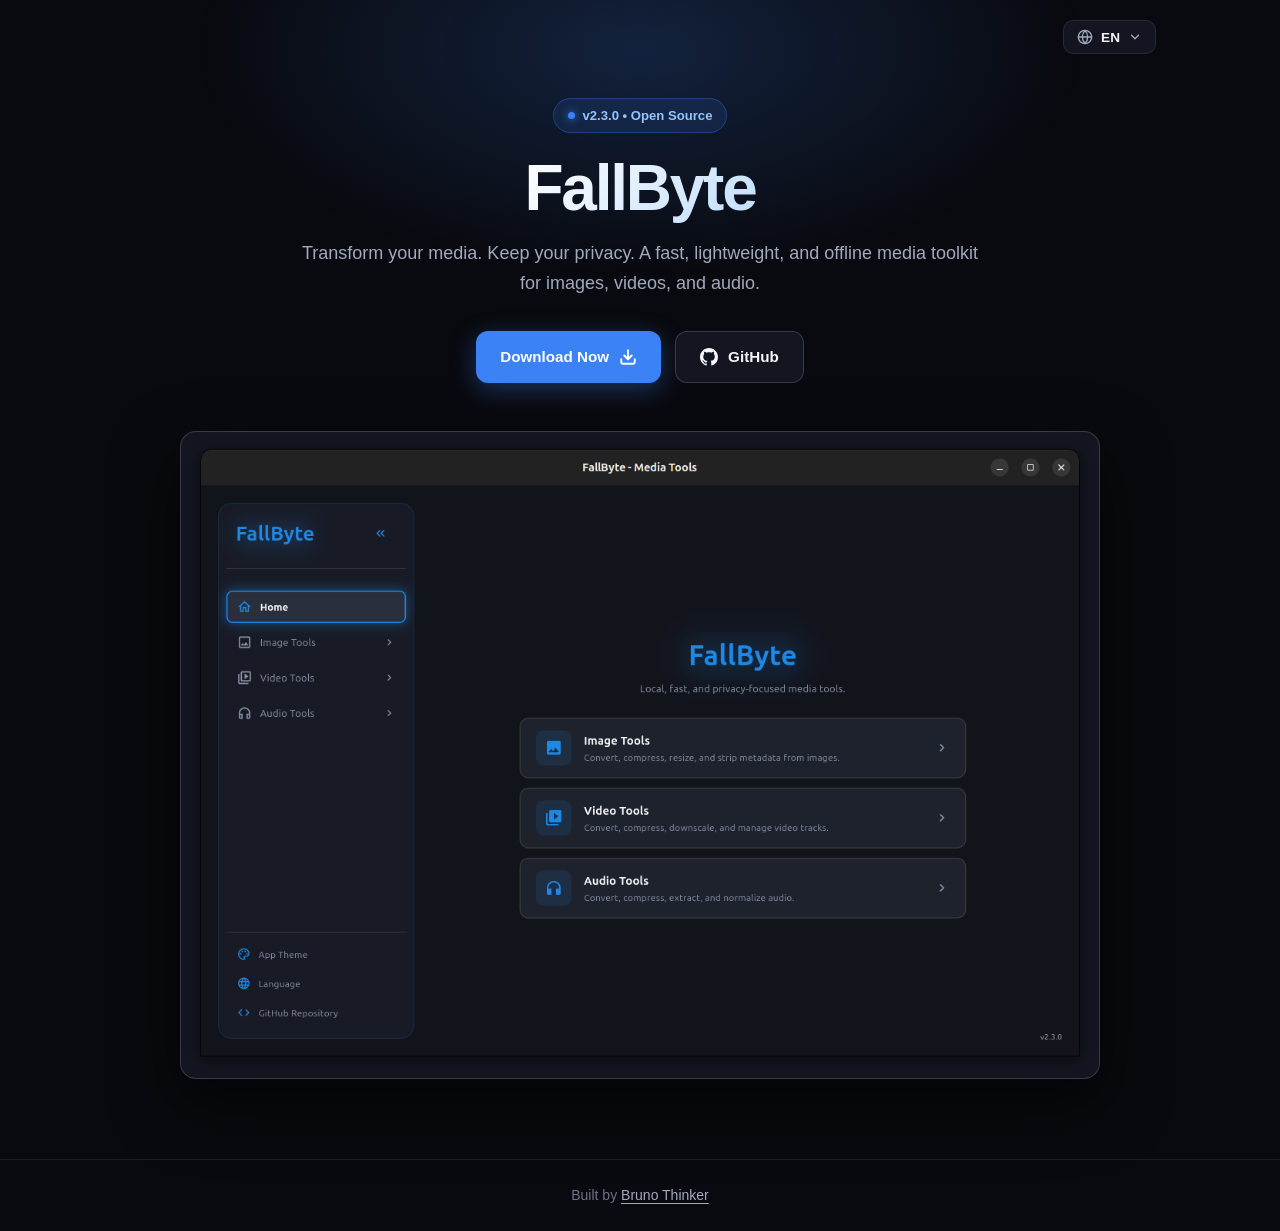
==== commit 0b251cf3: "chore(seo): redirect github.io host to workers.dev and clean repomix artifacts" ====
--- a/index.html
+++ b/index.html
@@ -46,7 +46,7 @@
         "description": "Transform your media. Keep your privacy. A fast, lightweight, and offline media toolkit for images, videos, and audio.",
         "url": "https://fallbyte.brunothinker.workers.dev/",
         "downloadUrl": "https://fallbyte.brunothinker.workers.dev/downloads/",
-        "softwareVersion": "2.2.0",
+        "softwareVersion": "2.3.0",
         "license": "https://www.gnu.org/licenses/gpl-3.0.html",
         "sameAs": [
           "https://github.com/brunothinker/FallByte"
@@ -61,6 +61,12 @@
   }
   </script>
 
+  <script>
+    if (window.location.hostname === "brunothinker.github.io") {
+      const newPath = window.location.pathname.replace(/^\/page/, "") || "/";
+      window.location.replace("https://fallbyte.brunothinker.workers.dev" + newPath + window.location.search);
+    }
+  </script>
   <link rel="stylesheet" href="css/style.css" />
 </head>
 
